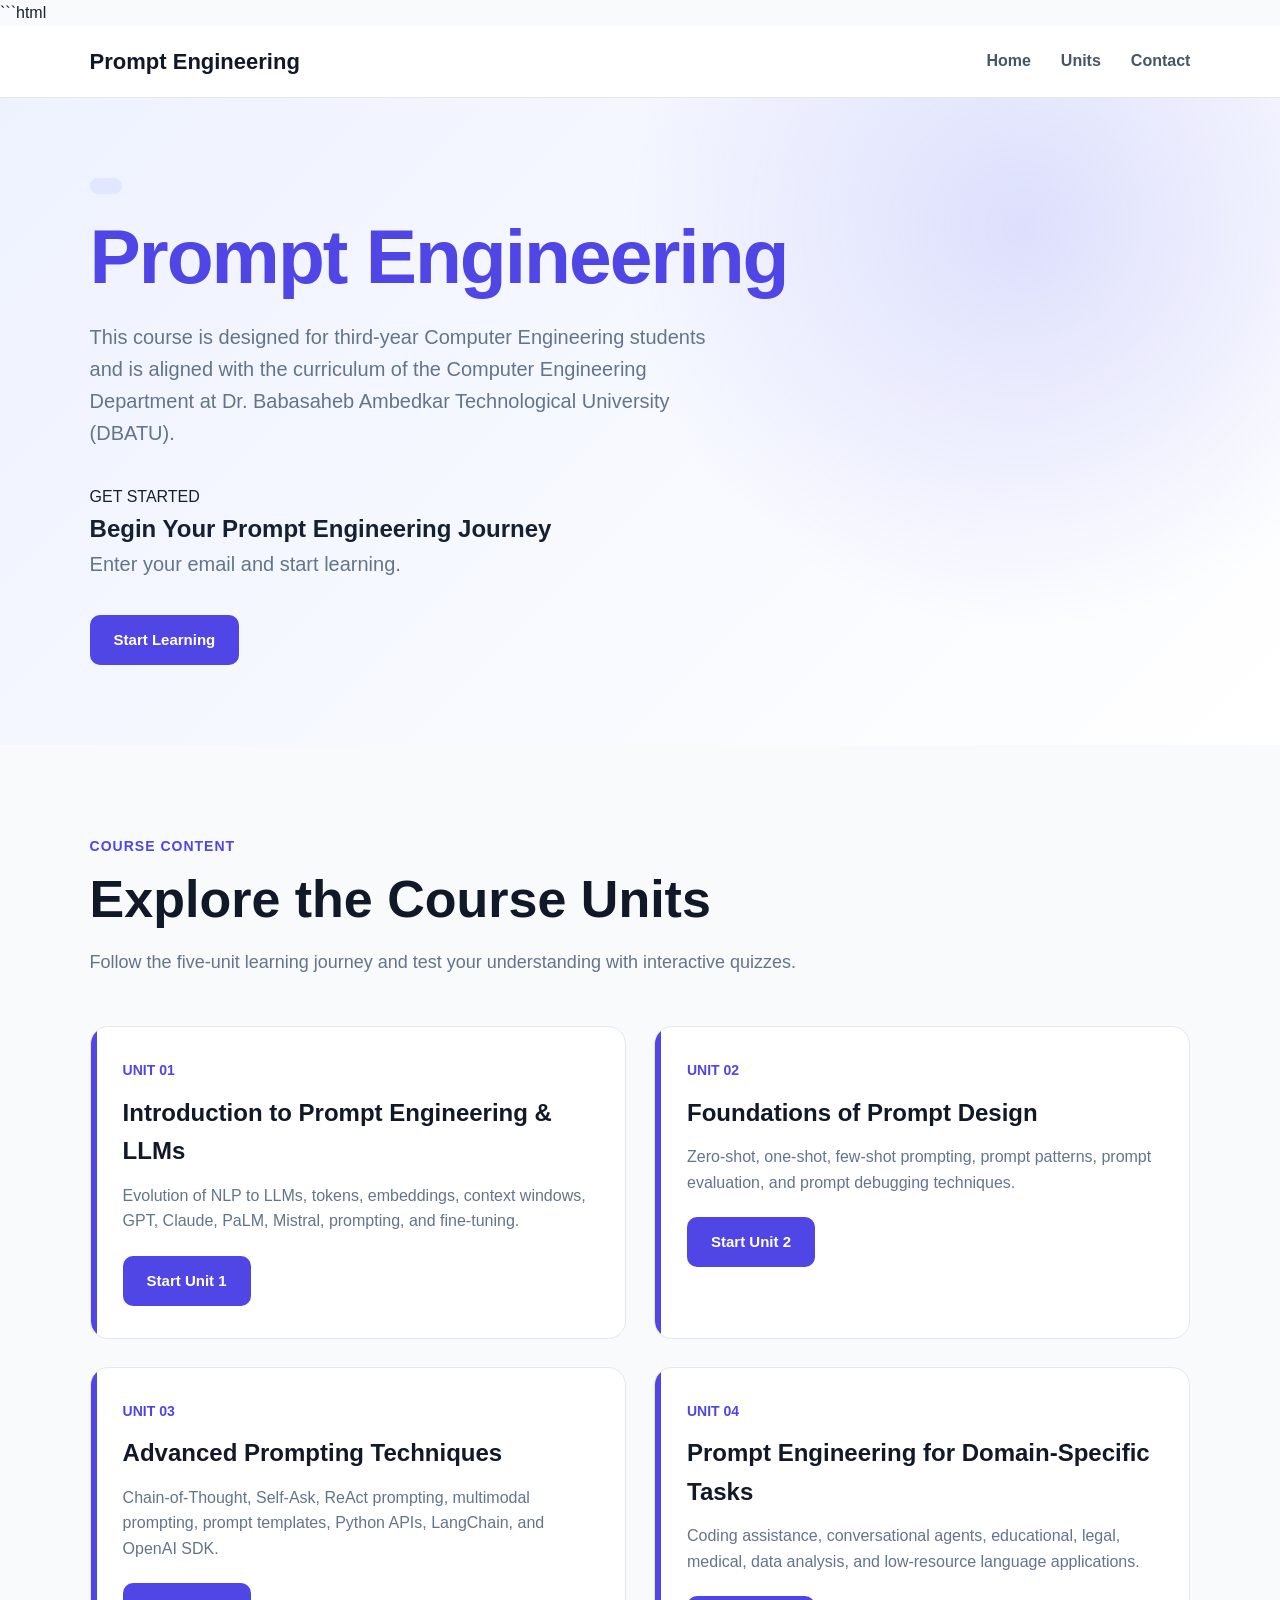
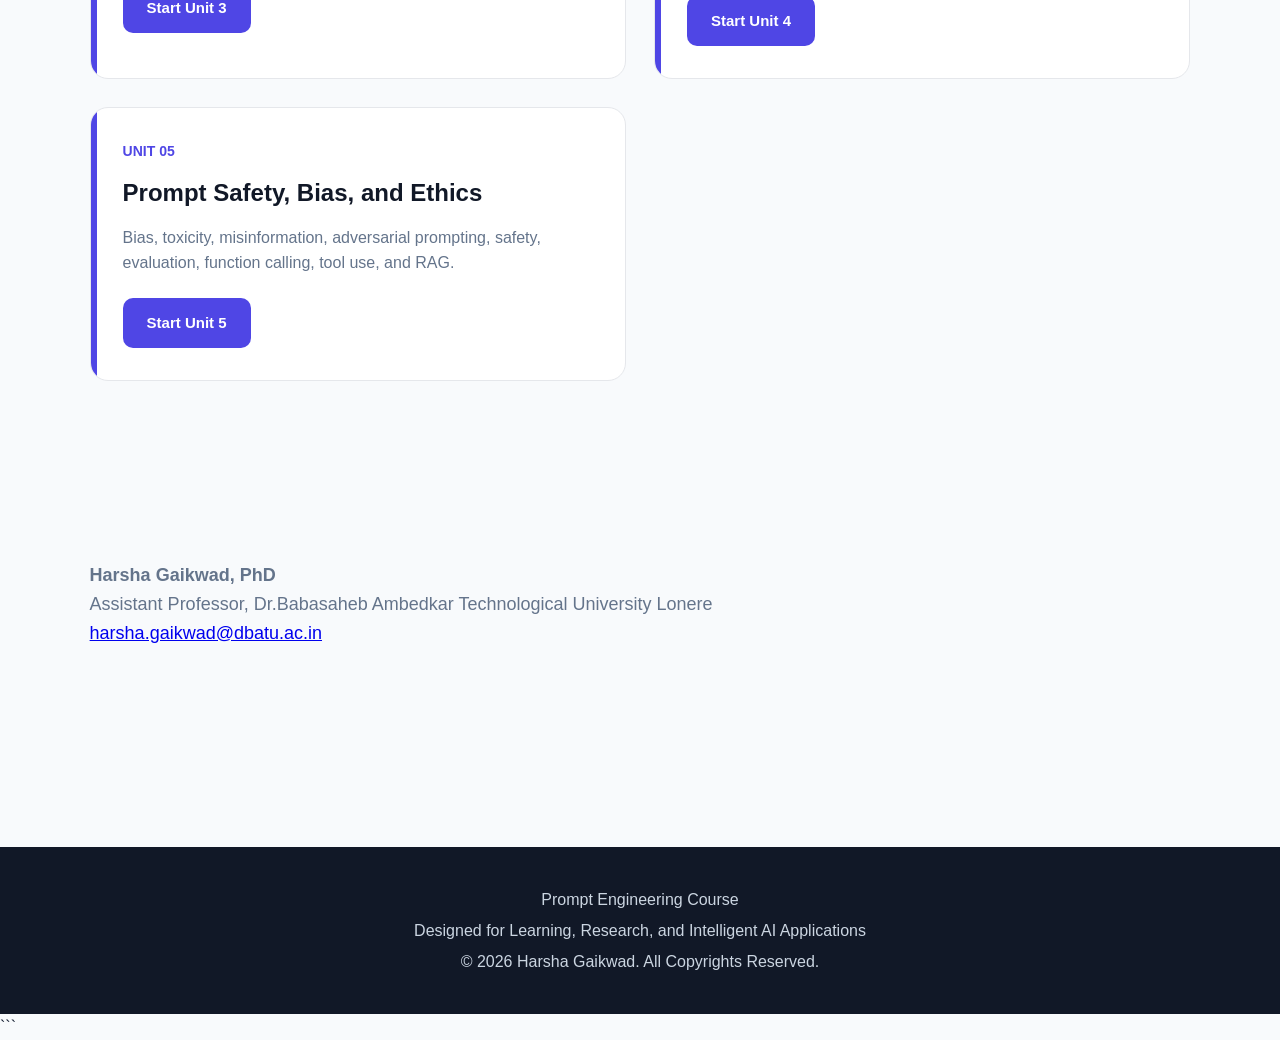
==== index.html @ db84eef6 "Update title for Assistant Professor position" ====
```html
<!DOCTYPE html>
<html lang="en">

<head>

    <meta charset="UTF-8">

    <meta name="viewport"
        content="width=device-width, initial-scale=1.0">

    <title>
        Prompt Engineering 
    </title>

    <link rel="stylesheet"
        href="style.css">

</head>


<body>


    <nav class="navbar">


        <div class="logo">

            Prompt Engineering

        </div>


        <div class="nav-links">


            <a href="#home">

                Home

            </a>


            <a href="#units">

                Units

            </a>


            <a href="#contact">

                Contact

            </a>


        </div>


    </nav>



    <section
        class="hero"
        id="home">


        <div
            class="hero-content">


            <span
                class="hero-tag">

            

            </span>


            <h1>

              

                <span>

                    Prompt Engineering

                </span>

            </h1>


            <p>

                This course is designed for third-year Computer Engineering students and is aligned with the curriculum of the Computer Engineering Department at Dr. Babasaheb Ambedkar Technological University (DBATU).

            </p>


            <div
                class="hero-start">


                <span>

                    GET STARTED

                </span>


                <h2>

                    Begin Your Prompt Engineering Journey

                </h2>


                <p>

                    Enter your email and start learning.

                </p>


                <a
                    href="#"
                    class="primary-button"
                    onclick="startCourse('units/unit1.html'); return false;">

                    Start Learning

                </a>


            </div>


        </div>


    </section>



    <section
        class="section"
        id="units">


        <div
            class="section-heading">


            <span>

                COURSE CONTENT

            </span>


            <h2>

                Explore the Course Units

            </h2>


            <p>

                Follow the five-unit learning journey
                and test your understanding with
                interactive quizzes.

            </p>


        </div>



        <div
            class="units-grid">


            <div
                class="unit-card">


                <div
                    class="unit-number">

                    UNIT 01

                </div>


                <h3>

                    Introduction to Prompt Engineering & LLMs

                </h3>


                <p>

                    Evolution of NLP to LLMs, tokens,
                    embeddings, context windows,
                    GPT, Claude, PaLM, Mistral,
                    prompting, and fine-tuning.

                </p>


                <a
                    href="#"
                    class="unit-button"
                    onclick="startCourse('units/unit1.html'); return false;">

                    Start Unit 1

                </a>


            </div>



            <div
                class="unit-card">


                <div
                    class="unit-number">

                    UNIT 02

                </div>


                <h3>

                    Foundations of Prompt Design

                </h3>


                <p>

                    Zero-shot, one-shot, few-shot prompting,
                    prompt patterns, prompt evaluation,
                    and prompt debugging techniques.

                </p>


                <a
                    href="#"
                    class="unit-button"
                    onclick="startCourse('units/unit2.html'); return false;">

                    Start Unit 2

                </a>


            </div>



            <div
                class="unit-card">


                <div
                    class="unit-number">

                    UNIT 03

                </div>


                <h3>

                    Advanced Prompting Techniques

                </h3>


                <p>

                    Chain-of-Thought, Self-Ask,
                    ReAct prompting, multimodal prompting,
                    prompt templates, Python APIs,
                    LangChain, and OpenAI SDK.

                </p>


                <a
                    href="#"
                    class="unit-button"
                    onclick="startCourse('units/unit3.html'); return false;">

                    Start Unit 3

                </a>


            </div>



            <div
                class="unit-card">


                <div
                    class="unit-number">

                    UNIT 04

                </div>


                <h3>

                    Prompt Engineering for Domain-Specific Tasks

                </h3>


                <p>

                    Coding assistance, conversational agents,
                    educational, legal, medical, data analysis,
                    and low-resource language applications.

                </p>


                <a
                    href="#"
                    class="unit-button"
                    onclick="startCourse('units/unit4.html'); return false;">

                    Start Unit 4

                </a>


            </div>



            <div
                class="unit-card">


                <div
                    class="unit-number">

                    UNIT 05

                </div>


                <h3>

                    Prompt Safety, Bias, and Ethics

                </h3>


                <p>

                    Bias, toxicity, misinformation,
                    adversarial prompting, safety,
                    evaluation, function calling,
                    tool use, and RAG.

                </p>


                <a
                    href="#"
                    class="unit-button"
                    onclick="startCourse('units/unit5.html'); return false;">

                    Start Unit 5

                </a>


            </div>


        </div>


    </section>



    <section
        class="section"
        id="contact">


        <div
            class="section-heading">


            <p>

                <strong>

                    Harsha Gaikwad, PhD

                </strong>

                <br>

                Assistant Professor, Dr.Babasaheb Ambedkar Technological University Lonere

                <br>

                <a href="mailto:harsha.gaikwad@dbatu.ac.in">

                    harsha.gaikwad@dbatu.ac.in

                </a>

            </p>


        </div>


    </section>



    <footer>


        <p>

            Prompt Engineering Course

        </p>


        <p>

            Designed for Learning,
            Research, and Intelligent AI Applications

        </p>


        <p>

            © 2026 Harsha Gaikwad. All Copyrights Reserved.

        </p>


    </footer>



    <!-- REGISTRATION MODAL -->

    <div
        id="registrationModal"
        class="registration-modal">


        <div
            class="registration-box">


            <button
                class="close-modal"
                onclick="closeRegistration()">

                ×

            </button>


            <h2>

                Start Your Course

            </h2>


            <p>

                Enter your email address before
                starting the course.

            </p>


            <form
                id="registrationForm">


                <input
                    type="email"
                    id="studentEmail"
                    placeholder="Enter your email address"
                    required>


                <button
                    type="submit"
                    class="primary-button">

                    Start Learning

                </button>


            </form>


            <p
                id="registrationMessage">

            </p>


        </div>


    </div>



    <script
        src="script.js">

    </script>


</body>

</html>
```
---- style.css ----
/* =========================================
   GLOBAL RESET
========================================= */

* {
    margin: 0;
    padding: 0;
    box-sizing: border-box;
}

html {
    scroll-behavior: smooth;
}

body {
    font-family:
        Inter,
        Arial,
        Helvetica,
        sans-serif;

    background: #f8fafc;
    color: #172033;
    line-height: 1.6;
}


/* =========================================
   NAVIGATION BAR
========================================= */

.navbar {
    position: sticky;
    top: 0;
    z-index: 1000;

    display: flex;
    justify-content: space-between;
    align-items: center;

    padding: 18px 7%;

    background: rgba(255, 255, 255, 0.95);

    backdrop-filter: blur(12px);

    border-bottom: 1px solid #e5e7eb;
}

.logo {
    font-size: 22px;
    font-weight: 800;
    color: #111827;
}

.nav-links {
    display: flex;
    gap: 30px;
}

.nav-links a {
    text-decoration: none;
    color: #475569;
    font-weight: 600;
    transition: 0.3s;
}

.nav-links a:hover {
    color: #4f46e5;
}


/* =========================================
   HERO SECTION
========================================= */

.hero {
    min-height: 600px;

    display: flex;
    align-items: center;

    padding: 80px 7%;

    background:
        radial-gradient(
            circle at 80% 20%,
            rgba(99, 102, 241, 0.18),
            transparent 35%
        ),

        linear-gradient(
            135deg,
            #eef2ff,
            #ffffff
        );
}

.hero-content {
    max-width: 720px;
}

.hero-tag {
    display: inline-block;

    padding: 8px 16px;

    border-radius: 50px;

    background: #e0e7ff;
    color: #4338ca;

    font-size: 14px;
    font-weight: 700;

    margin-bottom: 22px;
}

.hero h1 {
    font-size: clamp(42px, 6vw, 78px);

    line-height: 1.05;

    letter-spacing: -2px;

    color: #111827;

    margin-bottom: 25px;
}

.hero h1 span {
    color: #4f46e5;
}

.hero p {
    font-size: 20px;

    color: #64748b;

    max-width: 650px;

    margin-bottom: 35px;
}


/* =========================================
   BUTTONS
========================================= */

.primary-button,
.unit-button {
    display: inline-block;

    padding: 13px 24px;

    border-radius: 10px;

    border: none;

    text-decoration: none;

    cursor: pointer;

    font-size: 15px;

    font-weight: 700;

    color: white;

    background: #4f46e5;

    transition: 0.3s;
}

.primary-button:hover,
.unit-button:hover {
    background: #3730a3;

    transform: translateY(-2px);
}

.secondary-button {
    display: inline-block;

    padding: 13px 24px;

    margin-left: 10px;

    border-radius: 10px;

    text-decoration: none;

    font-weight: 700;

    color: #4f46e5;

    border: 2px solid #4f46e5;

    transition: 0.3s;
}

.secondary-button:hover {
    background: #eef2ff;
}


/* =========================================
   GENERAL SECTION
========================================= */

.section {
    padding: 90px 7%;

    max-width: 1400px;

    margin: auto;
}

.section-heading {
    max-width: 800px;

    margin-bottom: 50px;
}

.section-heading span {
    color: #4f46e5;

    font-size: 14px;

    font-weight: 800;

    letter-spacing: 1px;
}

.section-heading h2 {
    font-size: clamp(32px, 5vw, 52px);

    line-height: 1.15;

    margin: 12px 0 18px;

    color: #111827;
}

.section-heading p {
    font-size: 18px;

    color: #64748b;
}


/* =========================================
   STATS
========================================= */

.stats {
    display: grid;

    grid-template-columns: repeat(4, 1fr);

    gap: 20px;

    padding: 0 7% 80px;
}

.stat-card {
    padding: 30px;

    background: white;

    border: 1px solid #e5e7eb;

    border-radius: 16px;

    text-align: center;

    box-shadow:
        0 10px 30px
        rgba(15, 23, 42, 0.05);

    transition: 0.3s;
}

.stat-card:hover {
    transform: translateY(-5px);

    box-shadow:
        0 15px 35px
        rgba(15, 23, 42, 0.1);
}

.stat-card h2 {
    font-size: 38px;

    color: #4f46e5;
}

.stat-card p {
    color: #64748b;
}


/* =========================================
   UNIT CARDS
========================================= */

.units-grid {
    display: grid;

    grid-template-columns: repeat(2, 1fr);

    gap: 28px;
}

.unit-card {
    position: relative;

    padding: 32px;

    background: white;

    border: 1px solid #e5e7eb;

    border-radius: 18px;

    transition: 0.3s;

    overflow: hidden;
}

.unit-card::before {
    content: "";

    position: absolute;

    left: 0;
    top: 0;

    width: 6px;
    height: 100%;

    background: #4f46e5;
}

.unit-card:hover {
    transform: translateY(-8px);

    box-shadow:
        0 20px 45px
        rgba(15, 23, 42, 0.12);
}

.unit-number {
    font-size: 14px;

    font-weight: 800;

    color: #4f46e5;
}

.unit-card h3 {
    font-size: 24px;

    margin: 12px 0;

    color: #111827;
}

.unit-card p {
    color: #64748b;

    margin-bottom: 22px;
}


/* =========================================
   LESSON CARDS
========================================= */

.lesson-container {
    display: grid;

    gap: 28px;
}

.lesson-card {
    padding: 32px;

    background: white;

    border: 1px solid #e5e7eb;

    border-radius: 18px;

    box-shadow:
        0 10px 30px
        rgba(15, 23, 42, 0.04);
}

.lesson-card h2 {
    font-size: 28px;

    margin-bottom: 20px;

    color: #111827;
}

.lesson-card h3 {
    margin-top: 25px;

    margin-bottom: 8px;

    color: #4338ca;
}

.lesson-card p {
    color: #475569;
}

.lesson-card ul {
    padding-left: 25px;
}

.lesson-card li {
    margin: 10px 0;

    color: #475569;
}


/* =========================================
   REGISTRATION MODAL
========================================= */

.registration-modal {
    display: none;

    position: fixed;

    z-index: 2000;

    left: 0;
    top: 0;

    width: 100%;
    height: 100%;

    background:
        rgba(15, 23, 42, 0.65);

    align-items: center;
    justify-content: center;

    padding: 20px;
}

.registration-box {
    position: relative;

    width: 100%;

    max-width: 460px;

    padding: 40px;

    background: white;

    border-radius: 20px;

    box-shadow:
        0 25px 70px
        rgba(0, 0, 0, 0.25);

    text-align: center;

    animation:
        modalAppear
        0.3s
        ease;
}

@keyframes modalAppear {
    from {
        opacity: 0;
        transform: translateY(-20px) scale(0.95);
    }

    to {
        opacity: 1;
        transform: translateY(0) scale(1);
    }
}

.registration-box h2 {
    font-size: 30px;

    color: #111827;

    margin-bottom: 12px;
}

.registration-box p {
    color: #64748b;

    margin-bottom: 25px;
}

.registration-box input {
    width: 100%;

    padding: 15px;

    margin-bottom: 18px;

    border: 1px solid #cbd5e1;

    border-radius: 10px;

    font-size: 16px;

    outline: none;
}

.registration-box input:focus {
    border-color: #4f46e5;

    box-shadow:
        0 0 0 3px
        rgba(79, 70, 229, 0.15);
}

.registration-box .primary-button {
    width: 100%;
}

.close-modal {
    position: absolute;

    top: 15px;
    right: 18px;

    border: none;

    background: transparent;

    font-size: 30px;

    color: #64748b;

    cursor: pointer;
}

.close-modal:hover {
    color: #111827;
}

#registrationMessage {
    margin-top: 15px;

    font-size: 14px;
}


/* =========================================
   PROGRESS SECTION
========================================= */

.progress-container {
    width: 100%;

    height: 12px;

    background: #e2e8f0;

    border-radius: 20px;

    overflow: hidden;

    margin: 20px 0;
}

.progress-bar {
    height: 100%;

    width: 0%;

    background: #4f46e5;

    border-radius: 20px;

    transition: width 0.5s ease;
}

.progress-text {
    font-weight: 700;

    color: #4f46e5;
}


/* =========================================
   QUIZ STYLES
========================================= */

.quiz-container {
    max-width: 900px;

    margin: auto;
}

.quiz-question {
    padding: 25px;

    margin-bottom: 25px;

    background: white;

    border-radius: 15px;

    border: 1px solid #e5e7eb;

    box-shadow:
        0 8px 25px
        rgba(15, 23, 42, 0.05);
}

.quiz-question h3 {
    margin-bottom: 15px;

    color: #111827;
}

.quiz-option {
    display: block;

    padding: 12px 15px;

    margin: 8px 0;

    border: 1px solid #cbd5e1;

    border-radius: 8px;

    cursor: pointer;

    transition: 0.3s;
}

.quiz-option:hover {
    background: #eef2ff;

    border-color: #4f46e5;
}

.quiz-option input {
    margin-right: 10px;
}

.quiz-result {
    padding: 20px;

    margin-top: 25px;

    border-radius: 12px;

    background: #eef2ff;

    color: #3730a3;

    font-weight: 700;

    text-align: center;
}


/* =========================================
   MATERIAL BUTTONS
========================================= */

.material-button {
    display: inline-block;

    padding: 13px 22px;

    background: #0f766e;

    color: white;

    border-radius: 10px;

    text-decoration: none;

    font-weight: 700;

    transition: 0.3s;
}

.material-button:hover {
    background: #115e59;

    transform: translateY(-2px);
}


/* =========================================
   FOOTER
========================================= */

footer {
    padding: 35px;

    text-align: center;

    background: #111827;

    color: #cbd5e1;

    margin-top: 60px;
}

footer p {
    margin: 5px 0;
}


/* =========================================
   RESPONSIVE DESIGN
========================================= */

@media (max-width: 900px) {

    .stats {
        grid-template-columns:
            repeat(2, 1fr);
    }

    .units-grid {
        grid-template-columns:
            1fr;
    }
}


@media (max-width: 600px) {

    .navbar {
        padding: 16px 5%;
    }

    .logo {
        font-size: 18px;
    }

    .nav-links {
        gap: 12px;
    }

    .nav-links a {
        font-size: 14px;
    }

    .hero {
        padding: 70px 5%;
    }

    .section {
        padding: 60px 5%;
    }

    .stats {
        grid-template-columns: 1fr;

        padding:
            0 5% 60px;
    }

    .hero h1 {
        font-size: 44px;
    }

    .hero p {
        font-size: 17px;
    }

    .secondary-button {
        margin-left: 0;

        margin-top: 12px;
    }

    .registration-box {
        padding: 30px 22px;
    }

    .lesson-card {
        padding: 24px;
    }
}
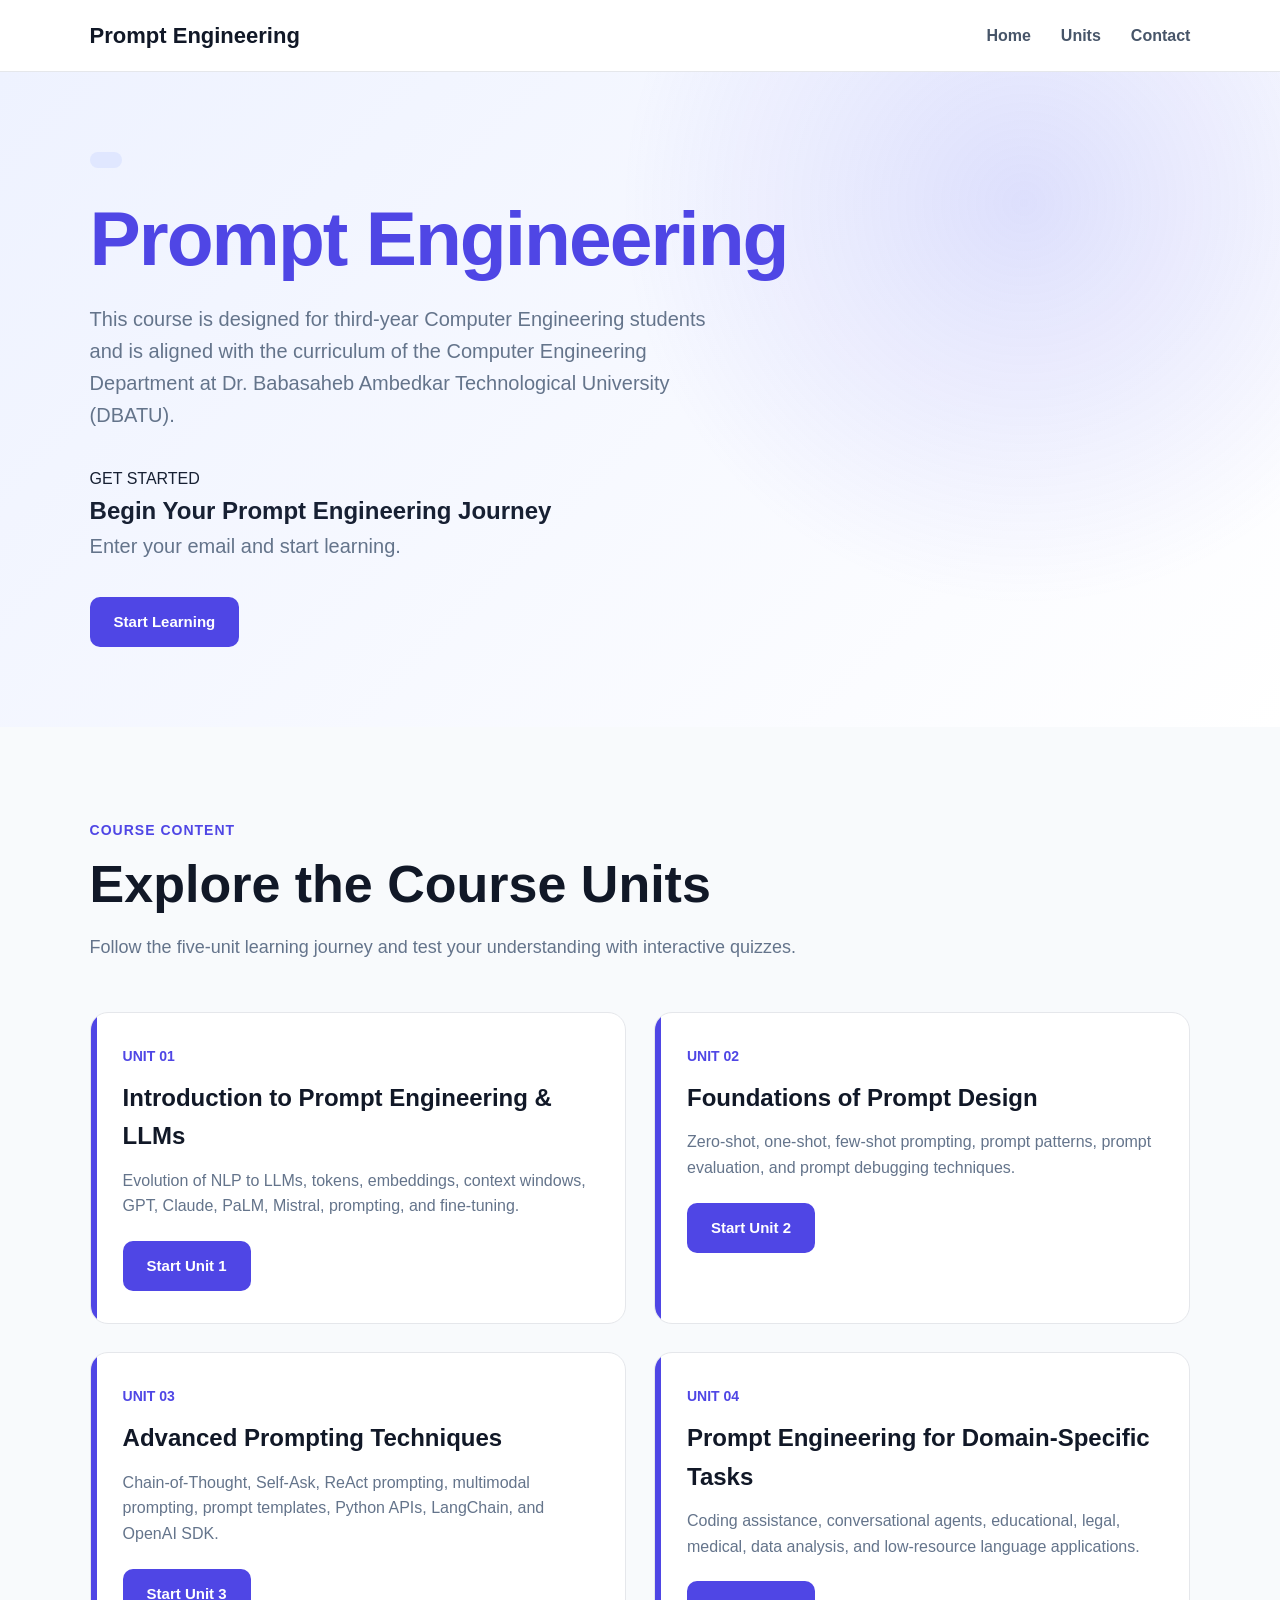
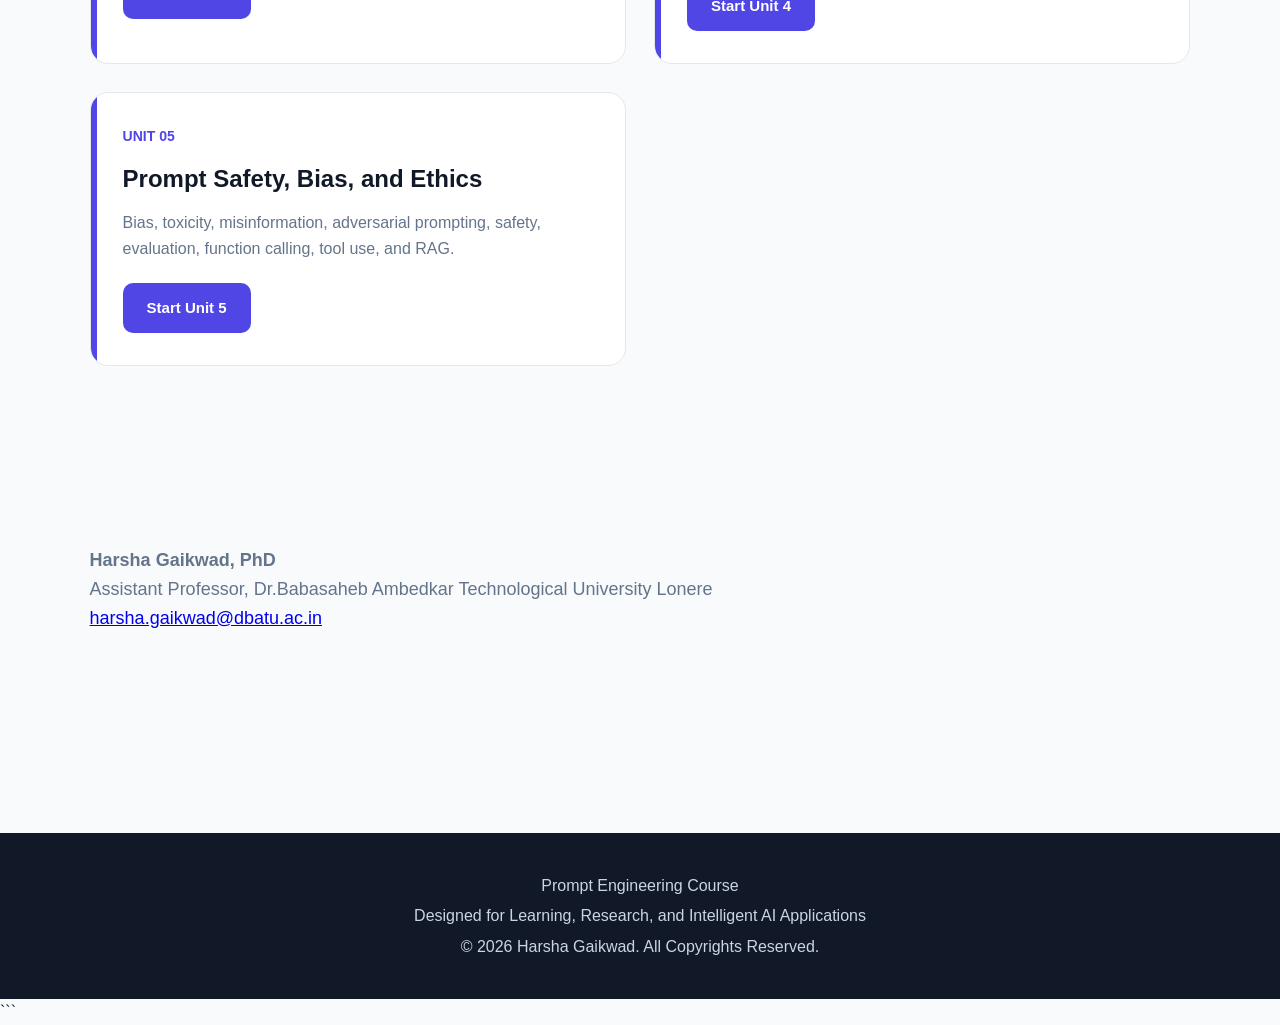
==== commit 36b8e1a3: "Update index.html" ====
--- a/index.html
+++ b/index.html
@@ -1,4 +1,4 @@
-```html
+
 <!DOCTYPE html>
 <html lang="en">
 
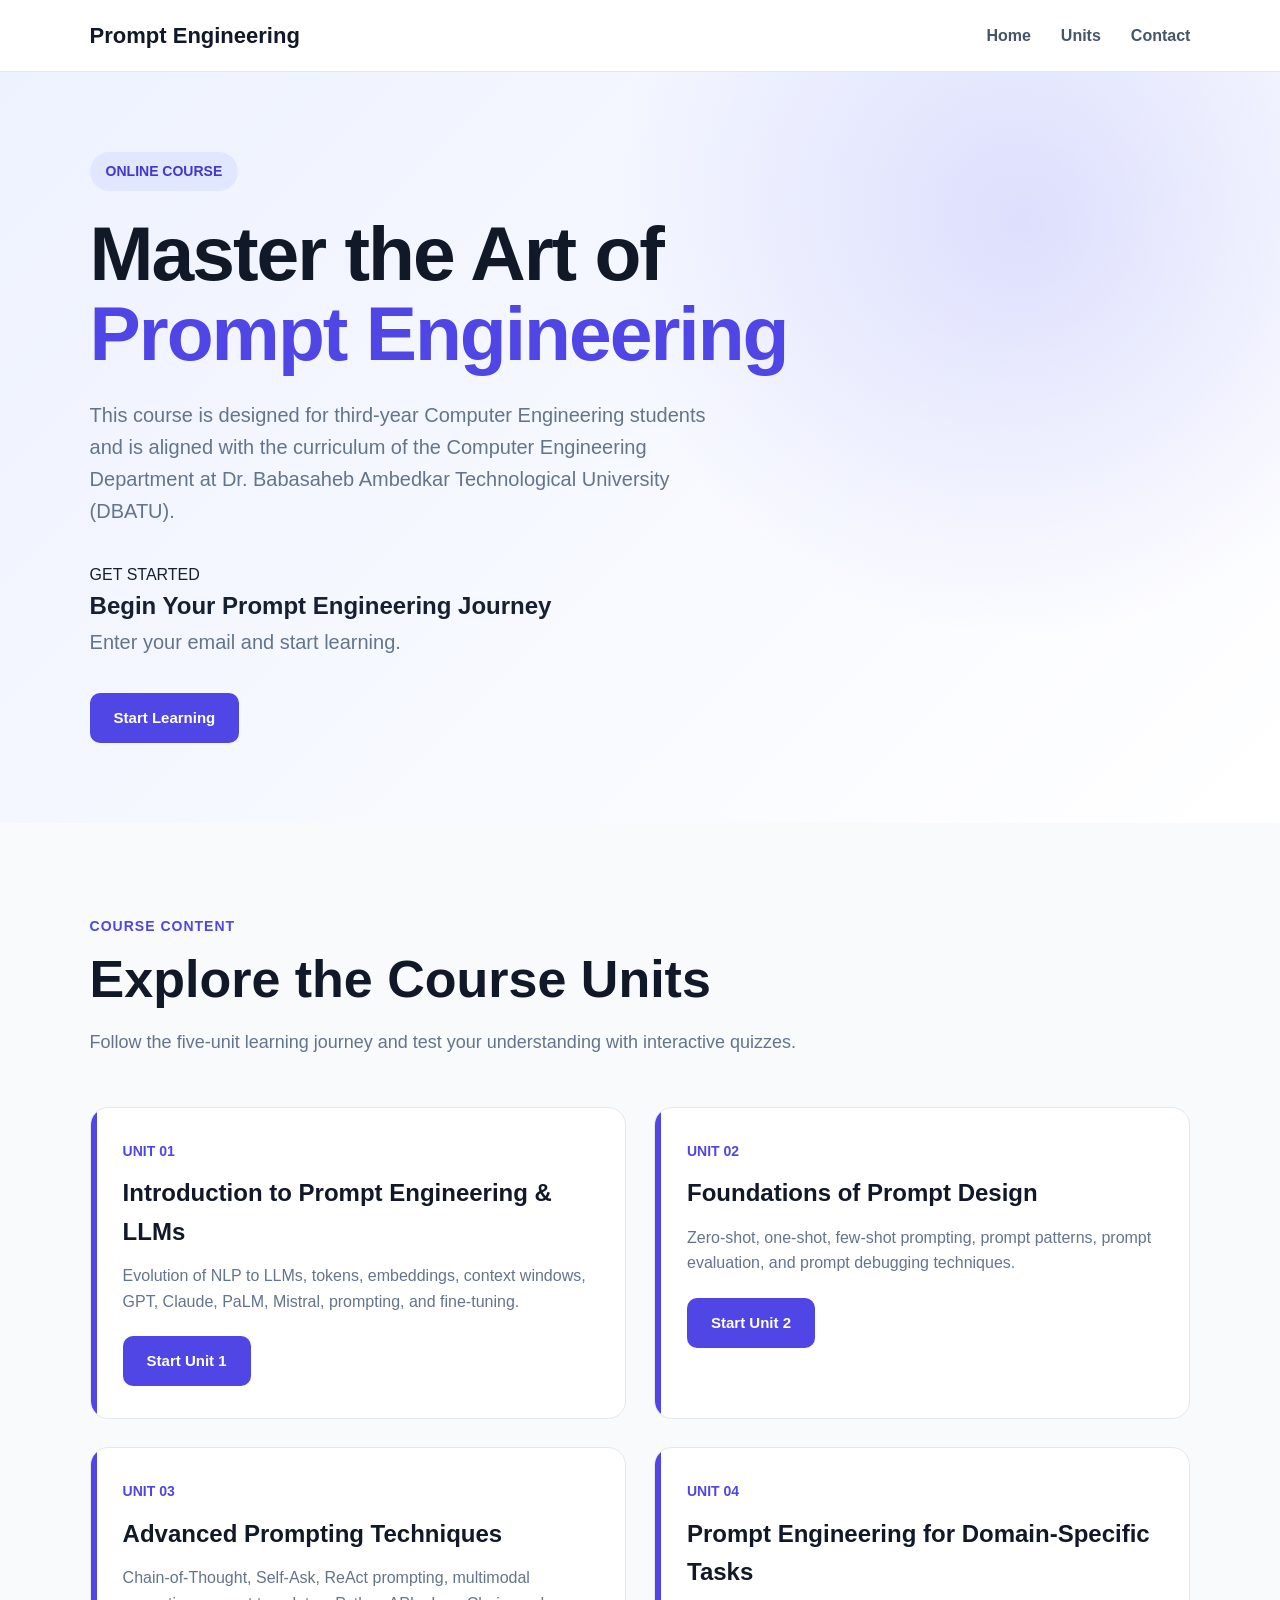
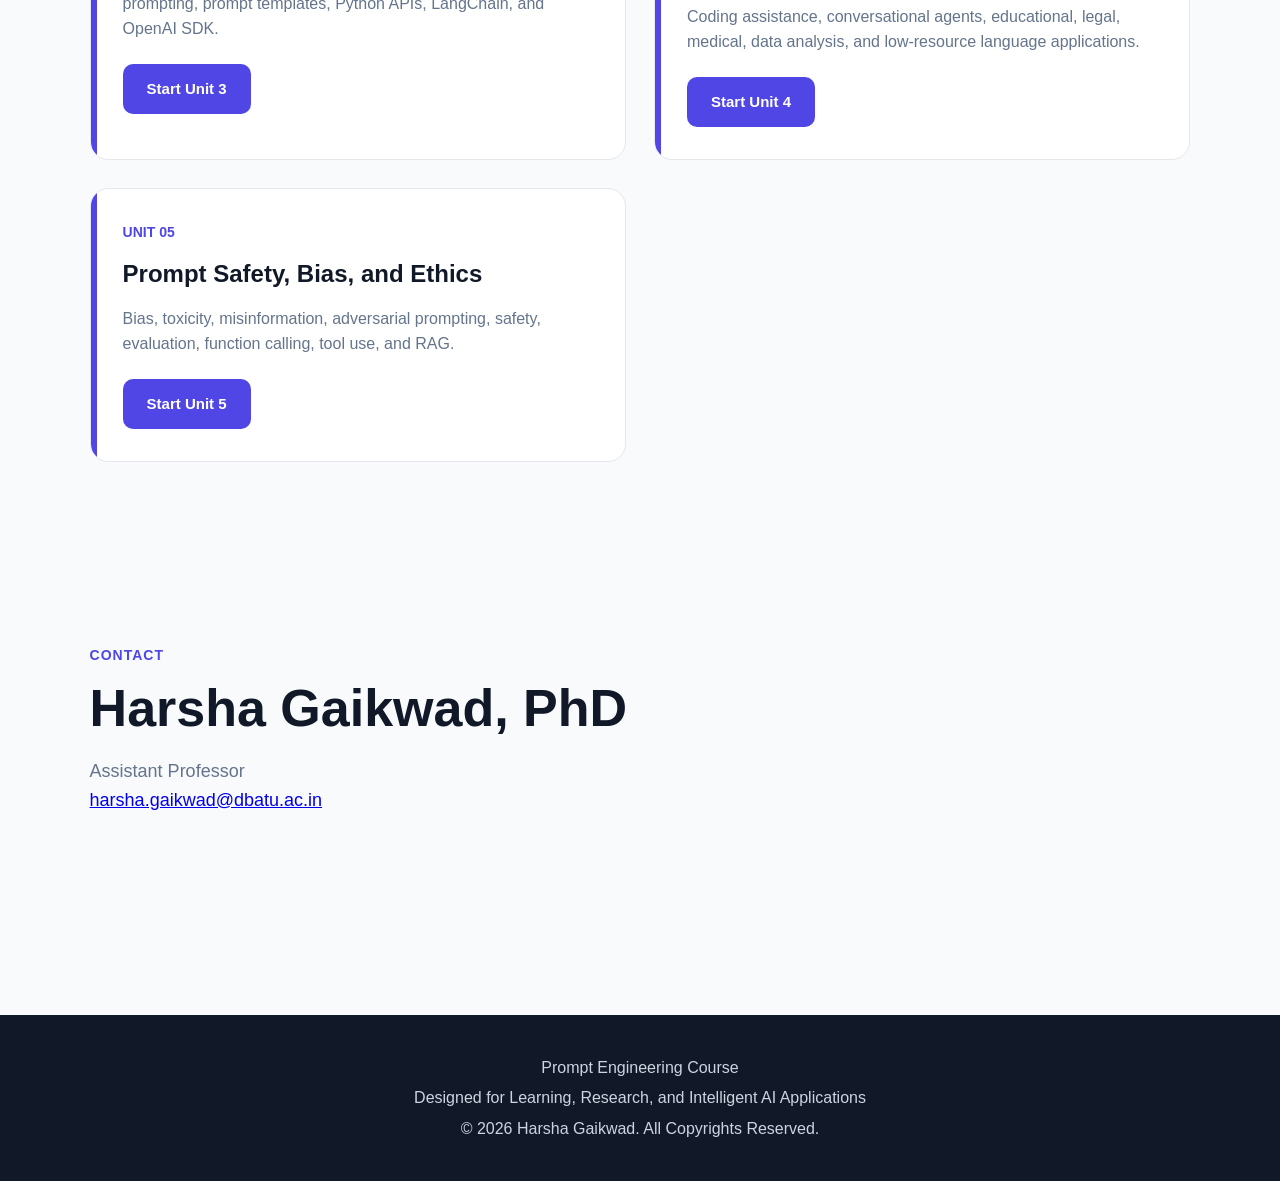
==== commit a9890761: "Update title and contact information in index.html" ====
--- a/index.html
+++ b/index.html
@@ -1,4 +1,3 @@
-
 <!DOCTYPE html>
 <html lang="en">
 
@@ -10,7 +9,7 @@
         content="width=device-width, initial-scale=1.0">
 
     <title>
-        Prompt Engineering 
+        Prompt Engineering | Online Course
     </title>
 
     <link rel="stylesheet"
@@ -75,14 +74,14 @@
             <span
                 class="hero-tag">
 
-            
+                ONLINE COURSE
 
             </span>
 
 
             <h1>
 
-              
+                Master the Art of
 
                 <span>
 
@@ -413,21 +412,28 @@
             class="section-heading">
 
 
+            <span>
+
+                CONTACT
+
+            </span>
+
+
+            <h2>
+
+                Harsha Gaikwad, PhD
+
+            </h2>
+
+
             <p>
 
-                <strong>
-
-                    Harsha Gaikwad, PhD
-
-                </strong>
+                Assistant Professor
 
                 <br>
 
-                Assistant Professor, Dr.Babasaheb Ambedkar Technological University Lonere
-
-                <br>
-
-                <a href="mailto:harsha.gaikwad@dbatu.ac.in">
+                <a
+                    href="mailto:harsha.gaikwad@dbatu.ac.in">
 
                     harsha.gaikwad@dbatu.ac.in
 
@@ -552,4 +558,3 @@
 </body>
 
 </html>
-```
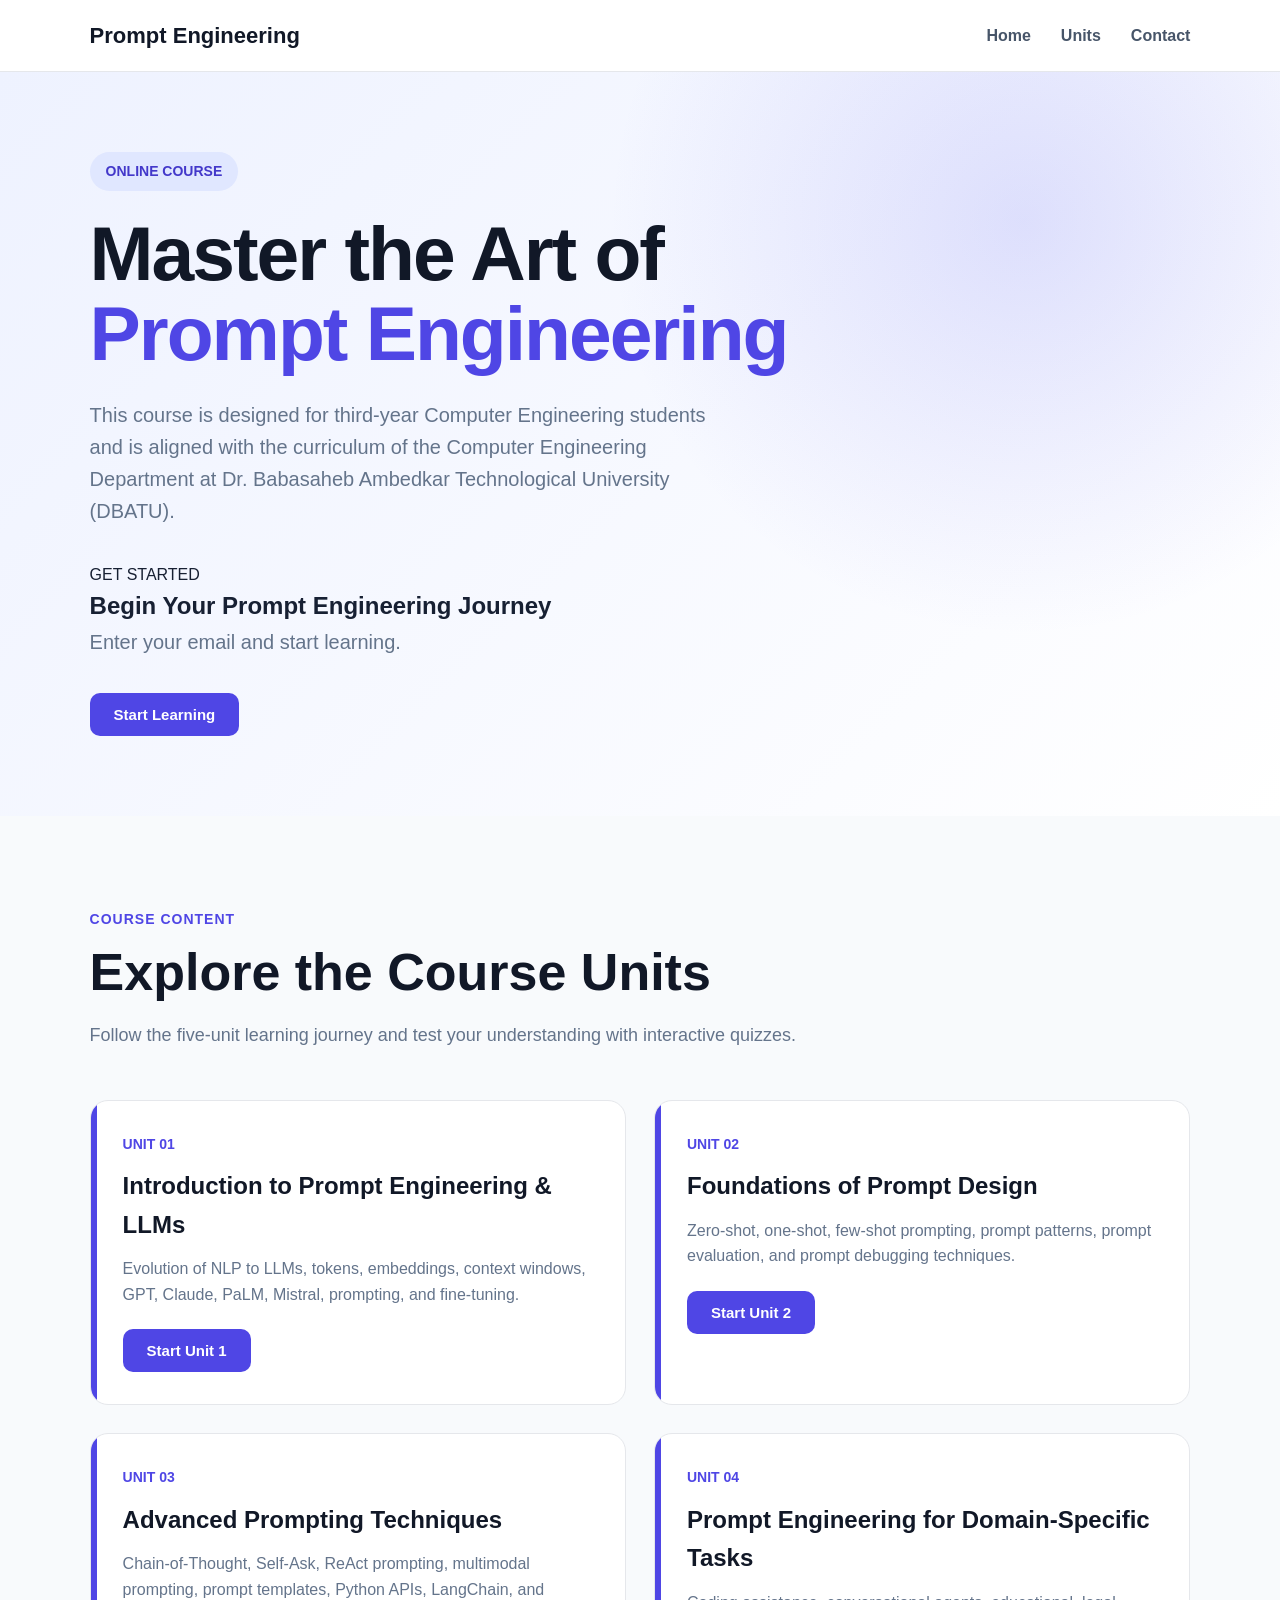
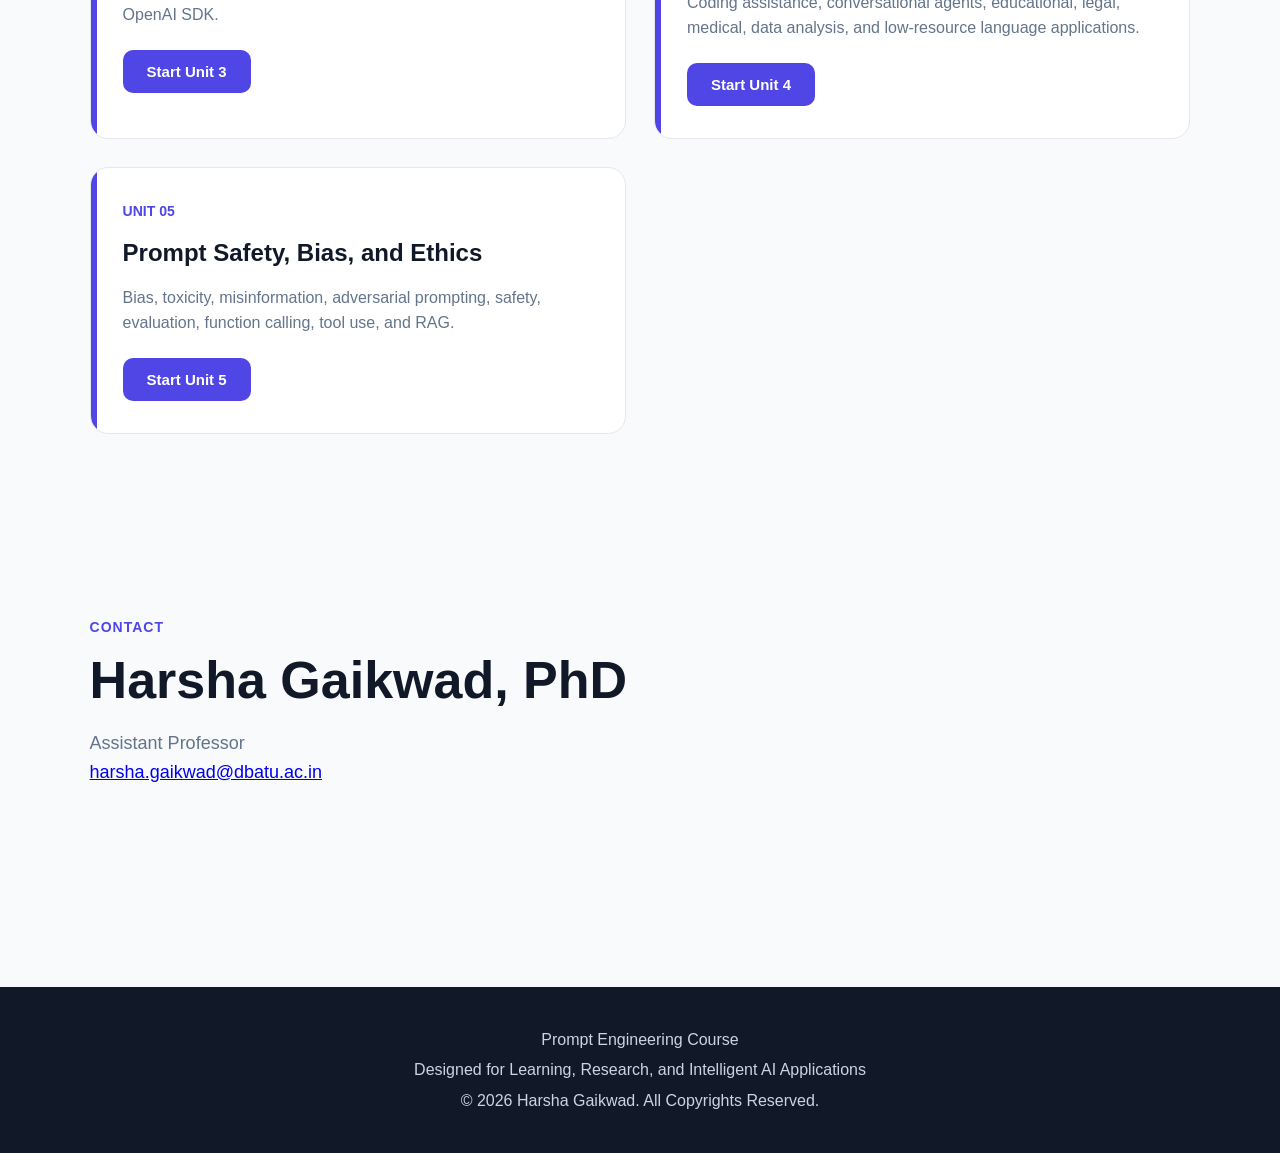
==== commit feb328b7: "Update index.html" ====
--- a/index.html
+++ b/index.html
@@ -15,6 +15,11 @@
     <link rel="stylesheet"
         href="style.css">
 
+    <script
+        src="script.js"
+        defer>
+    </script>
+
 </head>
 
 
@@ -124,14 +129,14 @@
                 </p>
 
 
-                <a
-                    href="#"
+                <button
+                    type="button"
                     class="primary-button"
-                    onclick="startCourse('units/unit1.html'); return false;">
+                    onclick="startCourse('units/unit1.html')">
 
                     Start Learning
 
-                </a>
+                </button>
 
 
             </div>
@@ -213,14 +218,14 @@
                 </p>
 
 
-                <a
-                    href="#"
+                <button
+                    type="button"
                     class="unit-button"
-                    onclick="startCourse('units/unit1.html'); return false;">
+                    onclick="startCourse('units/unit1.html')">
 
                     Start Unit 1
 
-                </a>
+                </button>
 
 
             </div>
@@ -255,14 +260,14 @@
                 </p>
 
 
-                <a
-                    href="#"
+                <button
+                    type="button"
                     class="unit-button"
-                    onclick="startCourse('units/unit2.html'); return false;">
+                    onclick="startCourse('units/unit2.html')">
 
                     Start Unit 2
 
-                </a>
+                </button>
 
 
             </div>
@@ -298,14 +303,14 @@
                 </p>
 
 
-                <a
-                    href="#"
+                <button
+                    type="button"
                     class="unit-button"
-                    onclick="startCourse('units/unit3.html'); return false;">
+                    onclick="startCourse('units/unit3.html')">
 
                     Start Unit 3
 
-                </a>
+                </button>
 
 
             </div>
@@ -340,14 +345,14 @@
                 </p>
 
 
-                <a
-                    href="#"
+                <button
+                    type="button"
                     class="unit-button"
-                    onclick="startCourse('units/unit4.html'); return false;">
+                    onclick="startCourse('units/unit4.html')">
 
                     Start Unit 4
 
-                </a>
+                </button>
 
 
             </div>
@@ -383,14 +388,14 @@
                 </p>
 
 
-                <a
-                    href="#"
+                <button
+                    type="button"
                     class="unit-button"
-                    onclick="startCourse('units/unit5.html'); return false;">
+                    onclick="startCourse('units/unit5.html')">
 
                     Start Unit 5
 
-                </a>
+                </button>
 
 
             </div>
@@ -432,12 +437,14 @@
 
                 <br>
 
+
                 <a
                     href="mailto:harsha.gaikwad@dbatu.ac.in">
 
                     harsha.gaikwad@dbatu.ac.in
 
                 </a>
+
 
             </p>
 
@@ -490,6 +497,7 @@
 
 
             <button
+                type="button"
                 class="close-modal"
                 onclick="closeRegistration()">
 
@@ -548,13 +556,6 @@
     </div>
 
 
-
-    <script
-        src="script.js">
-
-    </script>
-
-
 </body>
 
 </html>
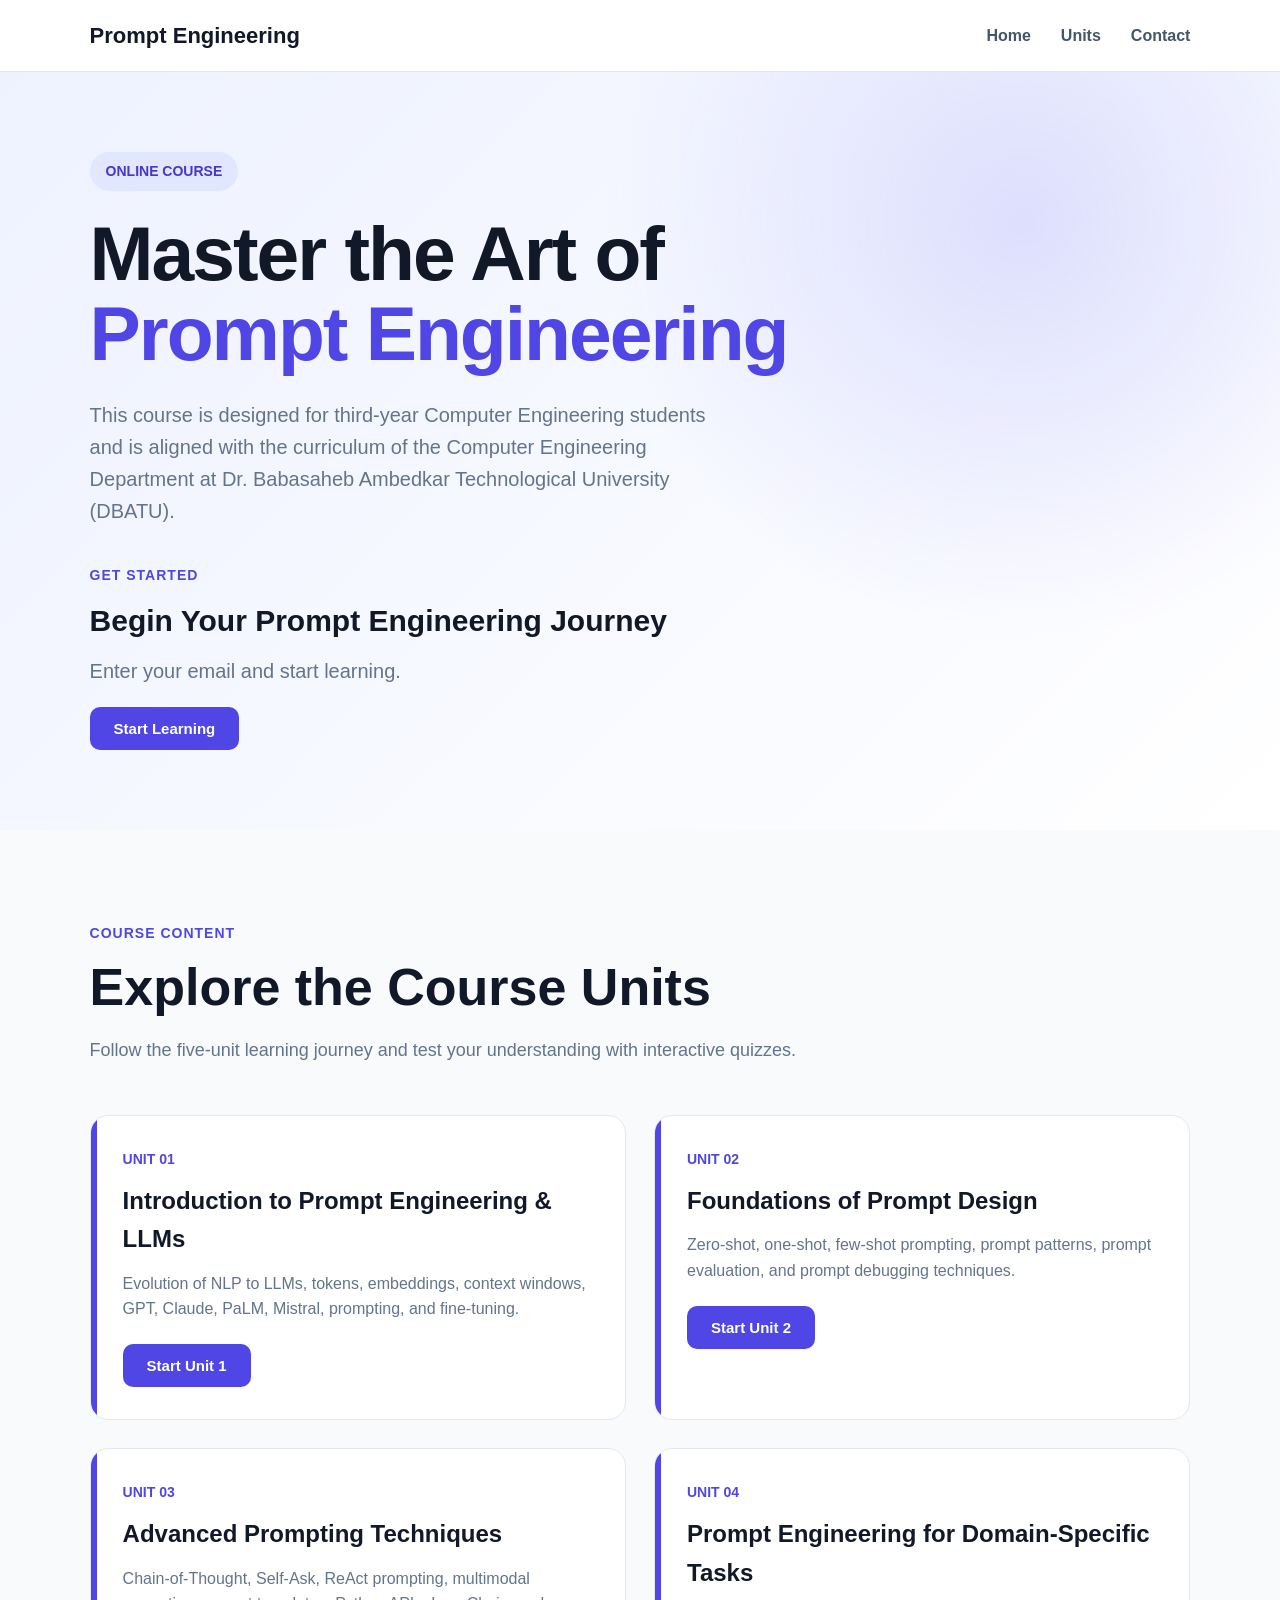
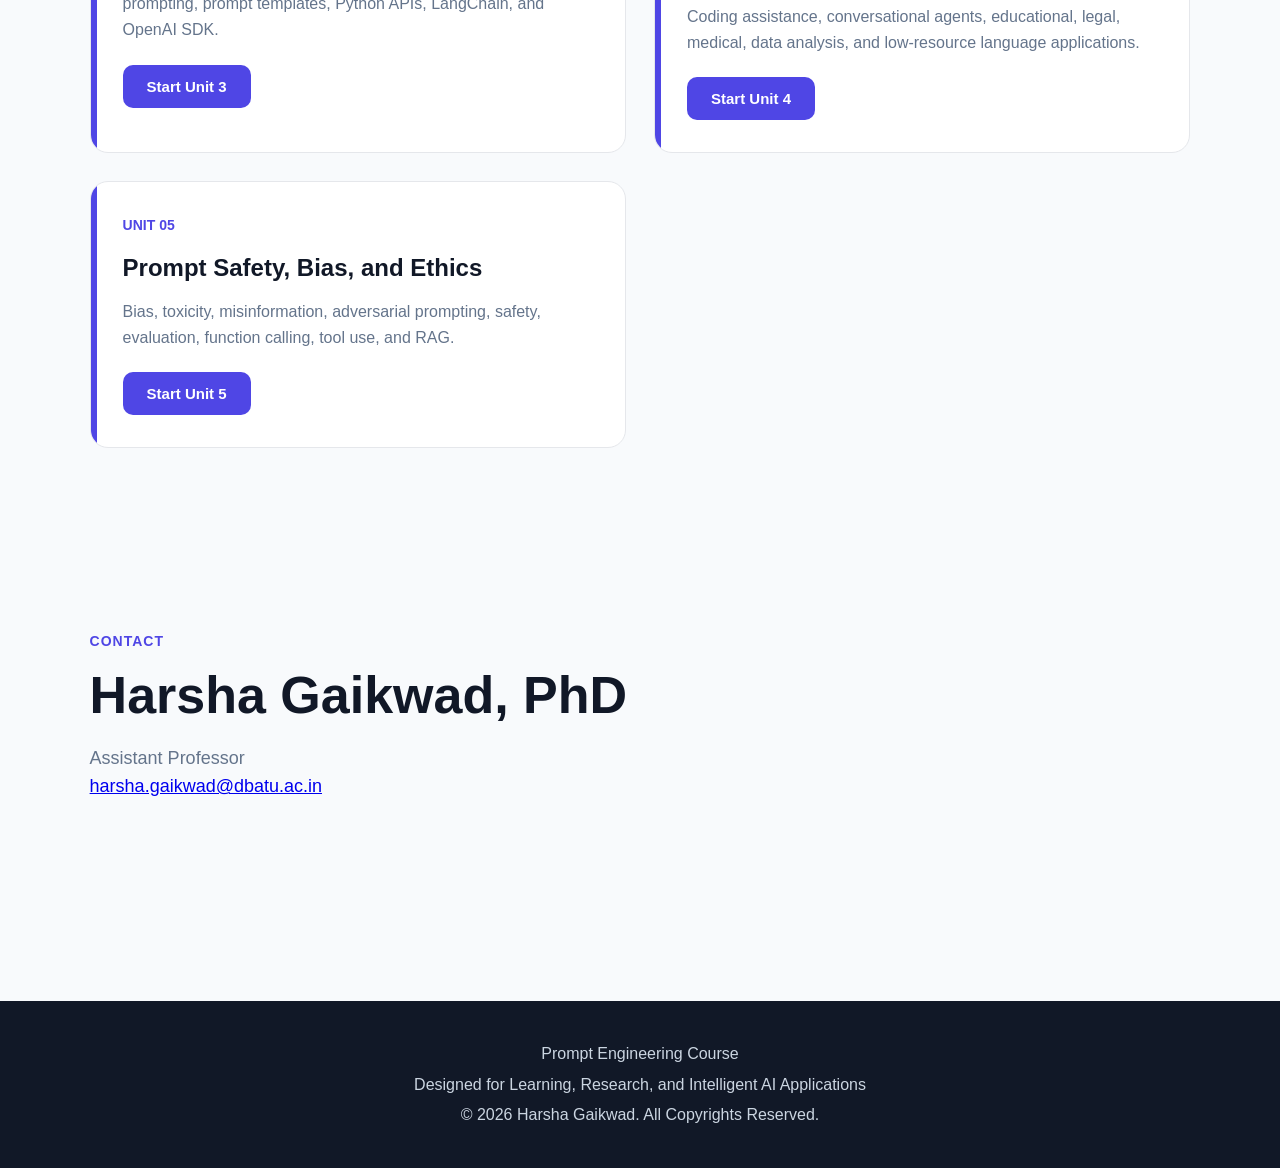
==== commit 5eaec100: "Update index.html" ====
--- a/index.html
+++ b/index.html
@@ -15,11 +15,6 @@
     <link rel="stylesheet"
         href="style.css">
 
-    <script
-        src="script.js"
-        defer>
-    </script>
-
 </head>
 
 
@@ -28,7 +23,6 @@
 
     <nav class="navbar">
 
-
         <div class="logo">
 
             Prompt Engineering
@@ -38,7 +32,6 @@
 
         <div class="nav-links">
 
-
             <a href="#home">
 
                 Home
@@ -59,9 +52,7 @@
 
             </a>
 
-
         </div>
-
 
     </nav>
 
@@ -132,7 +123,7 @@
                 <button
                     type="button"
                     class="primary-button"
-                    onclick="startCourse('units/unit1.html')">
+                    id="startLearningButton">
 
                     Start Learning
 
@@ -221,7 +212,7 @@
                 <button
                     type="button"
                     class="unit-button"
-                    onclick="startCourse('units/unit1.html')">
+                    data-page="units/unit1.html">
 
                     Start Unit 1
 
@@ -263,7 +254,7 @@
                 <button
                     type="button"
                     class="unit-button"
-                    onclick="startCourse('units/unit2.html')">
+                    data-page="units/unit2.html">
 
                     Start Unit 2
 
@@ -306,7 +297,7 @@
                 <button
                     type="button"
                     class="unit-button"
-                    onclick="startCourse('units/unit3.html')">
+                    data-page="units/unit3.html">
 
                     Start Unit 3
 
@@ -348,7 +339,7 @@
                 <button
                     type="button"
                     class="unit-button"
-                    onclick="startCourse('units/unit4.html')">
+                    data-page="units/unit4.html">
 
                     Start Unit 4
 
@@ -391,7 +382,7 @@
                 <button
                     type="button"
                     class="unit-button"
-                    onclick="startCourse('units/unit5.html')">
+                    data-page="units/unit5.html">
 
                     Start Unit 5
 
@@ -437,14 +428,12 @@
 
                 <br>
 
-
                 <a
                     href="mailto:harsha.gaikwad@dbatu.ac.in">
 
                     harsha.gaikwad@dbatu.ac.in
 
                 </a>
-
 
             </p>
 
@@ -499,7 +488,7 @@
             <button
                 type="button"
                 class="close-modal"
-                onclick="closeRegistration()">
+                id="closeModalButton">
 
                 ×
 
@@ -556,6 +545,272 @@
     </div>
 
 
+
+    <!-- JAVASCRIPT -->
+
+    <script>
+
+        const GOOGLE_SCRIPT_URL =
+            "https://script.google.com/macros/s/AKfycbz476e53gAfbDCDPRzi68iIl6CdlM_9GV6_SrwY7fHCRdMNlNS23jrVaSpGBXh84Iah/exec";
+
+
+        let selectedCoursePage = "";
+
+
+        const registrationModal =
+            document.getElementById(
+                "registrationModal"
+            );
+
+
+        const registrationForm =
+            document.getElementById(
+                "registrationForm"
+            );
+
+
+        const studentEmail =
+            document.getElementById(
+                "studentEmail"
+            );
+
+
+        const registrationMessage =
+            document.getElementById(
+                "registrationMessage"
+            );
+
+
+        const closeModalButton =
+            document.getElementById(
+                "closeModalButton"
+            );
+
+
+        const startLearningButton =
+            document.getElementById(
+                "startLearningButton"
+            );
+
+
+        function openRegistration(page) {
+
+            selectedCoursePage =
+                page;
+
+
+            registrationModal.style.display =
+                "flex";
+
+
+            studentEmail.focus();
+
+        }
+
+
+        function closeRegistration() {
+
+            registrationModal.style.display =
+                "none";
+
+        }
+
+
+        startLearningButton.addEventListener(
+
+            "click",
+
+            function () {
+
+                openRegistration(
+                    "units/unit1.html"
+                );
+
+            }
+
+        );
+
+
+        const unitButtons =
+            document.querySelectorAll(
+                ".unit-button"
+            );
+
+
+        unitButtons.forEach(
+
+            function (button) {
+
+                button.addEventListener(
+
+                    "click",
+
+                    function () {
+
+                        const page =
+                            button.getAttribute(
+                                "data-page"
+                            );
+
+
+                        openRegistration(
+                            page
+                        );
+
+                    }
+
+                );
+
+            }
+
+        );
+
+
+        closeModalButton.addEventListener(
+
+            "click",
+
+            function () {
+
+                closeRegistration();
+
+            }
+
+        );
+
+
+        registrationModal.addEventListener(
+
+            "click",
+
+            function (event) {
+
+                if (
+                    event.target ===
+                    registrationModal
+                ) {
+
+                    closeRegistration();
+
+                }
+
+            }
+
+        );
+
+
+        registrationForm.addEventListener(
+
+            "submit",
+
+            function (event) {
+
+                event.preventDefault();
+
+
+                const email =
+                    studentEmail.value.trim();
+
+
+                if (!email) {
+
+                    return;
+
+                }
+
+
+                registrationMessage.innerText =
+                    "Registering your email...";
+
+
+                const formData =
+                    new URLSearchParams();
+
+
+                formData.append(
+                    "email",
+                    email
+                );
+
+
+                fetch(
+
+                    GOOGLE_SCRIPT_URL,
+
+                    {
+
+                        method: "POST",
+
+                        body: formData
+
+                    }
+
+                )
+
+                .then(
+
+                    function (response) {
+
+                        return response.text();
+
+                    }
+
+                )
+
+                .then(
+
+                    function (result) {
+
+                        localStorage.setItem(
+                            "studentEmail",
+                            email
+                        );
+
+
+                        registrationMessage.innerText =
+                            "Registration successful";
+
+
+                        setTimeout(
+
+                            function () {
+
+                                window.location.href =
+                                    selectedCoursePage;
+
+                            },
+
+                            500
+
+                        );
+
+                    }
+
+                )
+
+                .catch(
+
+                    function (error) {
+
+                        console.error(
+                            error
+                        );
+
+
+                        registrationMessage.innerText =
+                            "Registration failed. Please try again.";
+
+                    }
+
+                );
+
+            }
+
+        );
+
+    </script>
+
+
 </body>
 
 </html>
--- a/style.css
+++ b/style.css
@@ -63,6 +63,9 @@
     color: #475569;
     font-weight: 600;
     transition: 0.3s;
+
+    cursor: pointer;
+    pointer-events: auto;
 }
 
 .nav-links a:hover {
@@ -94,10 +97,15 @@
             #eef2ff,
             #ffffff
         );
+
+    position: relative;
+    z-index: 1;
 }
 
 .hero-content {
     max-width: 720px;
+    position: relative;
+    z-index: 2;
 }
 
 .hero-tag {
@@ -140,6 +148,40 @@
     max-width: 650px;
 
     margin-bottom: 35px;
+}
+
+
+/* =========================================
+   GET STARTED SECTION
+========================================= */
+
+.hero-start {
+    position: relative;
+    z-index: 10;
+
+    margin-top: 30px;
+}
+
+.hero-start span {
+    color: #4f46e5;
+
+    font-size: 14px;
+
+    font-weight: 800;
+
+    letter-spacing: 1px;
+}
+
+.hero-start h2 {
+    margin: 10px 0;
+
+    font-size: 30px;
+
+    color: #111827;
+}
+
+.hero-start p {
+    margin-bottom: 20px;
 }
 
 
@@ -161,6 +203,8 @@
 
     cursor: pointer;
 
+    pointer-events: auto;
+
     font-size: 15px;
 
     font-weight: 700;
@@ -170,6 +214,10 @@
     background: #4f46e5;
 
     transition: 0.3s;
+
+    position: relative;
+
+    z-index: 9999;
 }
 
 .primary-button:hover,
@@ -197,6 +245,14 @@
     border: 2px solid #4f46e5;
 
     transition: 0.3s;
+
+    cursor: pointer;
+
+    pointer-events: auto;
+
+    position: relative;
+
+    z-index: 9999;
 }
 
 .secondary-button:hover {
@@ -214,6 +270,10 @@
     max-width: 1400px;
 
     margin: auto;
+
+    position: relative;
+
+    z-index: 1;
 }
 
 .section-heading {
@@ -340,6 +400,8 @@
     height: 100%;
 
     background: #4f46e5;
+
+    pointer-events: none;
 }
 
 .unit-card:hover {
@@ -480,15 +542,27 @@
 }
 
 @keyframes modalAppear {
+
     from {
+
         opacity: 0;
-        transform: translateY(-20px) scale(0.95);
+
+        transform:
+            translateY(-20px)
+            scale(0.95);
+
     }
 
     to {
+
         opacity: 1;
-        transform: translateY(0) scale(1);
-    }
+
+        transform:
+            translateY(0)
+            scale(1);
+
+    }
+
 }
 
 .registration-box h2 {
@@ -548,6 +622,10 @@
     color: #64748b;
 
     cursor: pointer;
+
+    pointer-events: auto;
+
+    z-index: 9999;
 }
 
 .close-modal:hover {
@@ -693,6 +771,14 @@
     font-weight: 700;
 
     transition: 0.3s;
+
+    cursor: pointer;
+
+    pointer-events: auto;
+
+    position: relative;
+
+    z-index: 9999;
 }
 
 .material-button:hover {
@@ -716,6 +802,10 @@
     color: #cbd5e1;
 
     margin-top: 60px;
+
+    position: relative;
+
+    z-index: 1;
 }
 
 footer p {
@@ -730,69 +820,112 @@
 @media (max-width: 900px) {
 
     .stats {
+
         grid-template-columns:
             repeat(2, 1fr);
+
     }
 
     .units-grid {
+
         grid-template-columns:
             1fr;
-    }
+
+    }
+
 }
 
 
 @media (max-width: 600px) {
 
     .navbar {
-        padding: 16px 5%;
+
+        padding:
+            16px 5%;
+
     }
 
     .logo {
-        font-size: 18px;
+
+        font-size:
+            18px;
+
     }
 
     .nav-links {
-        gap: 12px;
+
+        gap:
+            12px;
+
     }
 
     .nav-links a {
-        font-size: 14px;
+
+        font-size:
+            14px;
+
     }
 
     .hero {
-        padding: 70px 5%;
+
+        padding:
+            70px 5%;
+
     }
 
     .section {
-        padding: 60px 5%;
+
+        padding:
+            60px 5%;
+
     }
 
     .stats {
-        grid-template-columns: 1fr;
+
+        grid-template-columns:
+            1fr;
 
         padding:
             0 5% 60px;
+
     }
 
     .hero h1 {
-        font-size: 44px;
+
+        font-size:
+            44px;
+
     }
 
     .hero p {
-        font-size: 17px;
+
+        font-size:
+            17px;
+
     }
 
     .secondary-button {
-        margin-left: 0;
-
-        margin-top: 12px;
+
+        margin-left:
+            0;
+
+        margin-top:
+            12px;
+
     }
 
     .registration-box {
-        padding: 30px 22px;
+
+        padding:
+            30px 22px;
+
     }
 
     .lesson-card {
-        padding: 24px;
-    }
-}
+
+        padding:
+            24px;
+
+    }
+
+}
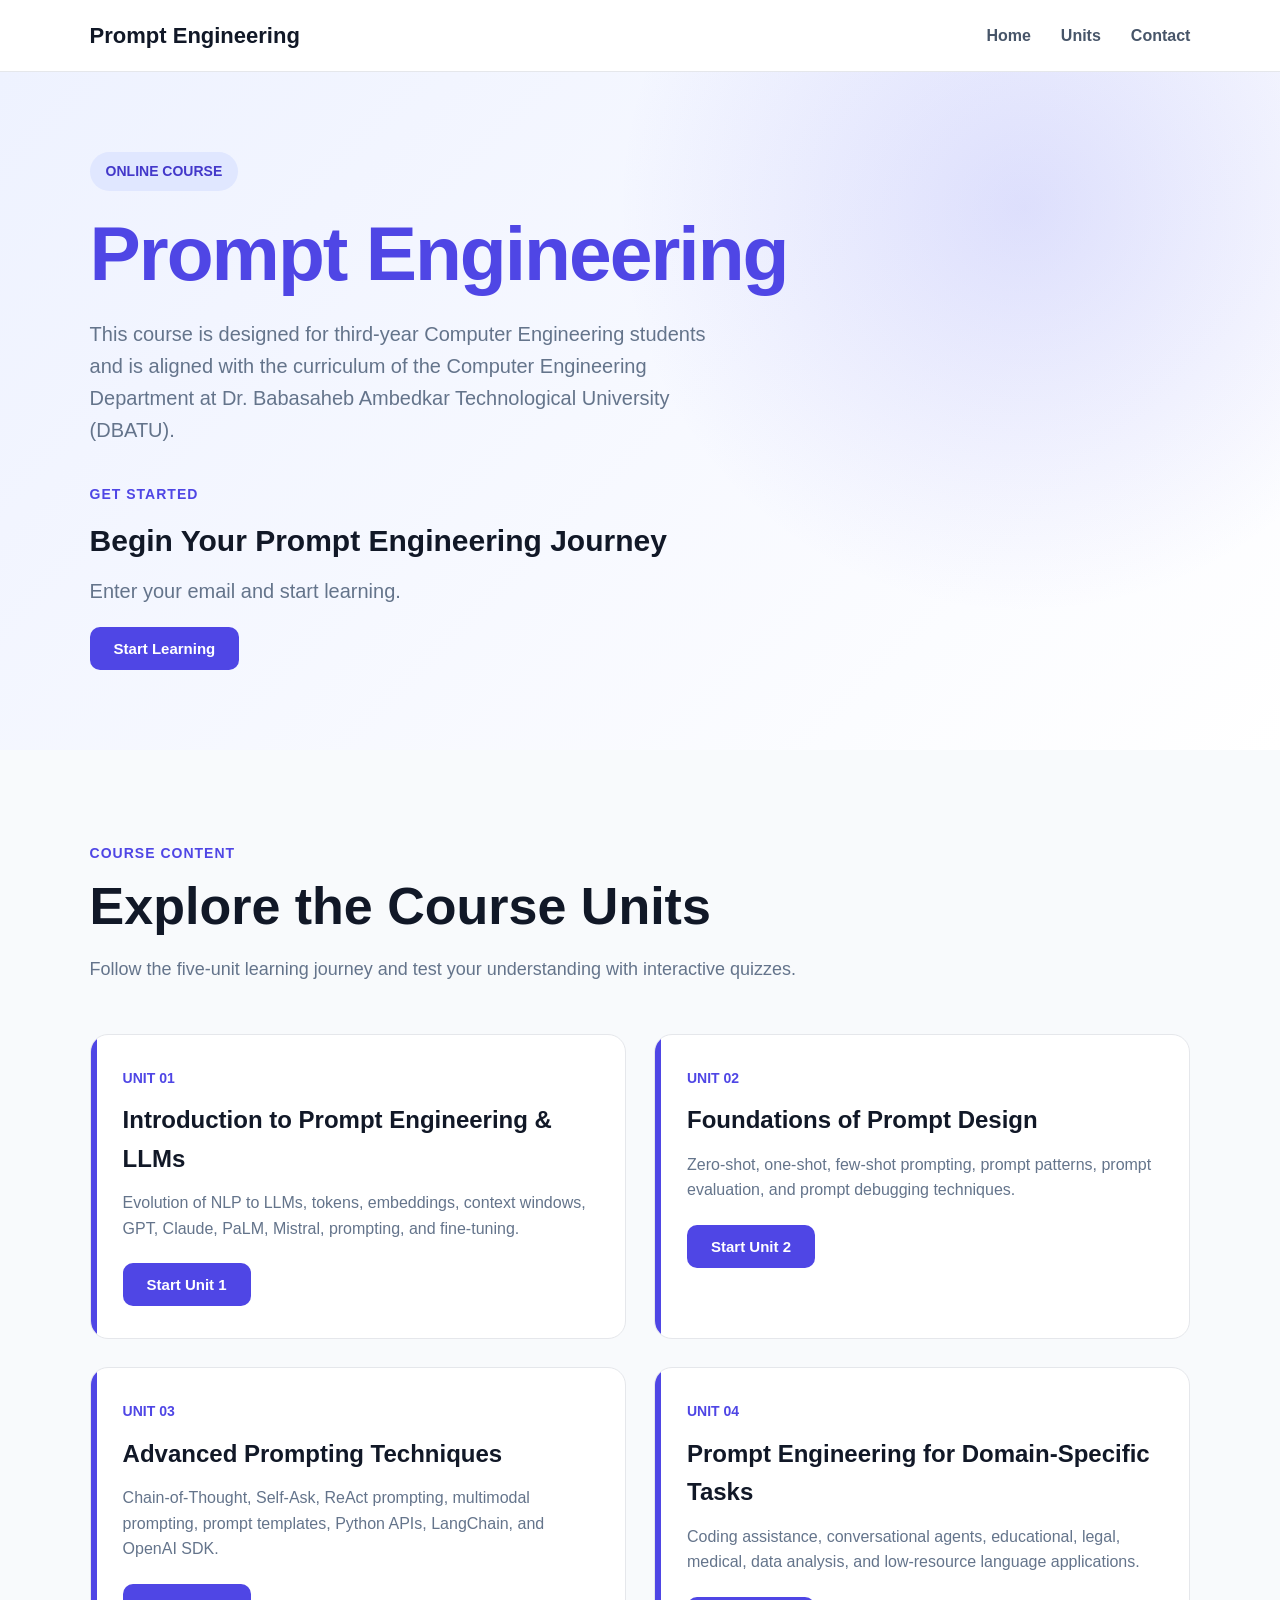
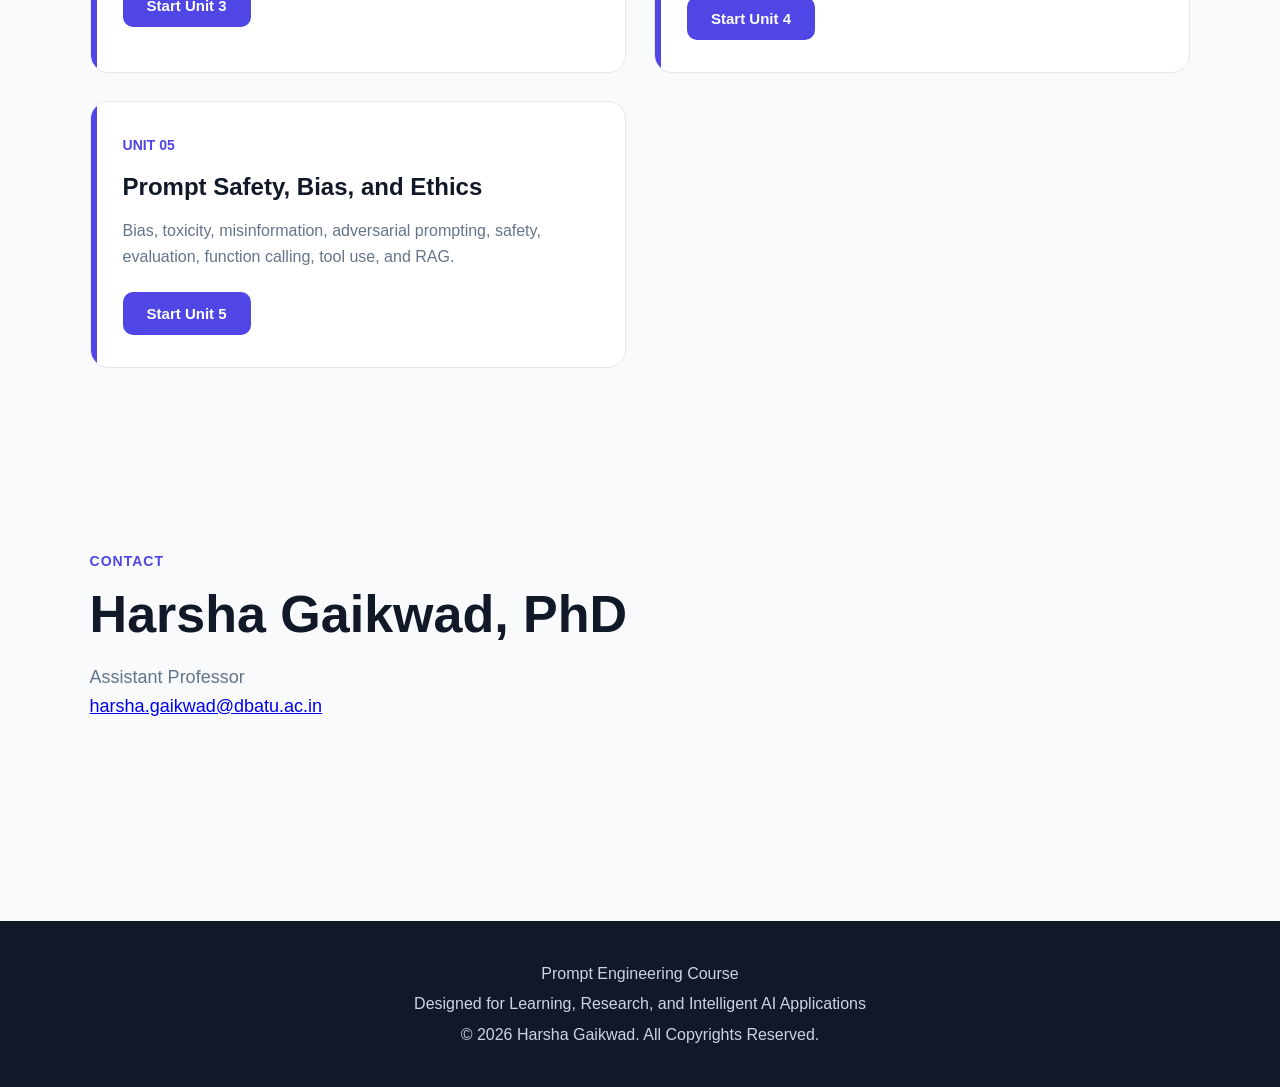
==== commit 7e798871: "Update heading in index.html Removed the phrase 'Master the Art of' from the heading." ====
--- a/index.html
+++ b/index.html
@@ -77,7 +77,6 @@
 
             <h1>
 
-                Master the Art of
 
                 <span>
 
@@ -428,12 +427,14 @@
 
                 <br>
 
+
                 <a
                     href="mailto:harsha.gaikwad@dbatu.ac.in">
 
                     harsha.gaikwad@dbatu.ac.in
 
                 </a>
+
 
             </p>
 
@@ -686,8 +687,10 @@
             function (event) {
 
                 if (
+
                     event.target ===
                     registrationModal
+
                 ) {
 
                     closeRegistration();
@@ -741,6 +744,8 @@
 
                         method: "POST",
 
+                        mode: "no-cors",
+
                         body: formData
 
                     }
@@ -749,17 +754,7 @@
 
                 .then(
 
-                    function (response) {
-
-                        return response.text();
-
-                    }
-
-                )
-
-                .then(
-
-                    function (result) {
+                    function () {
 
                         localStorage.setItem(
                             "studentEmail",
@@ -780,7 +775,7 @@
 
                             },
 
-                            500
+                            800
 
                         );
 
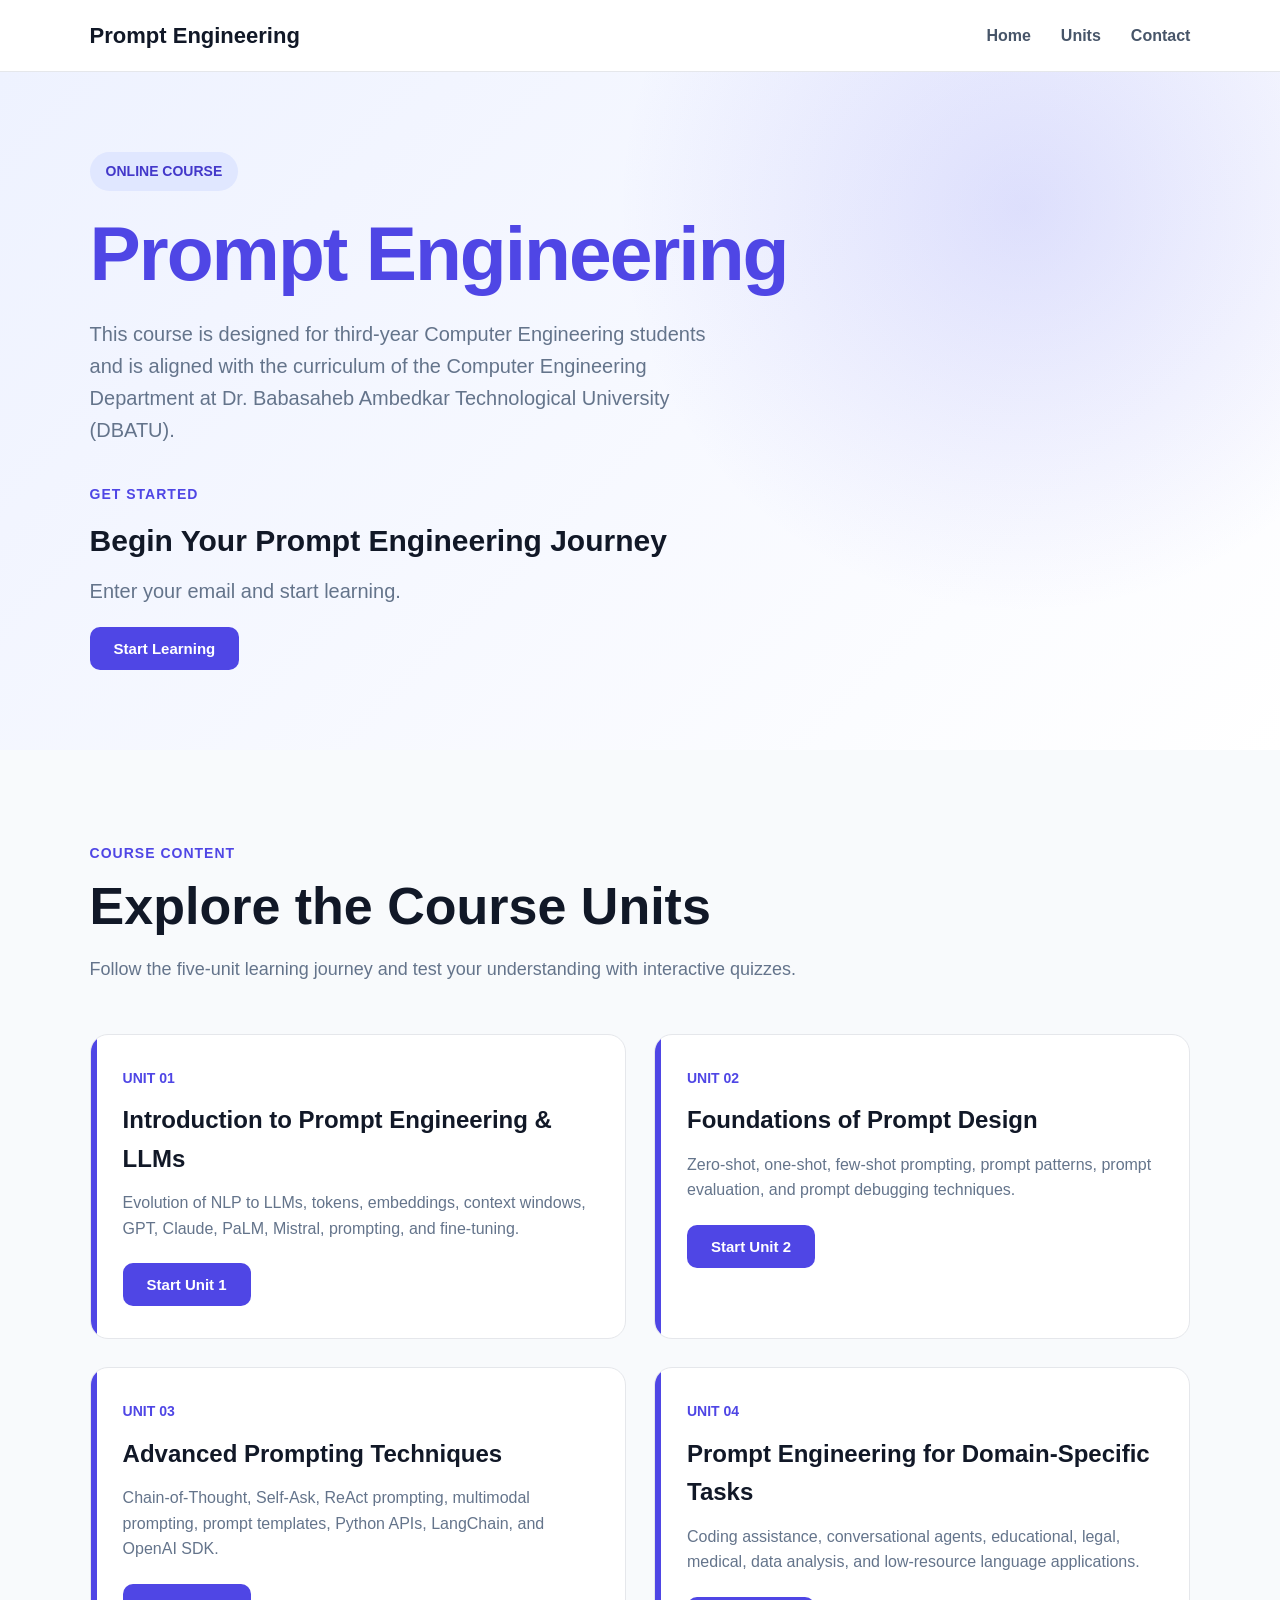
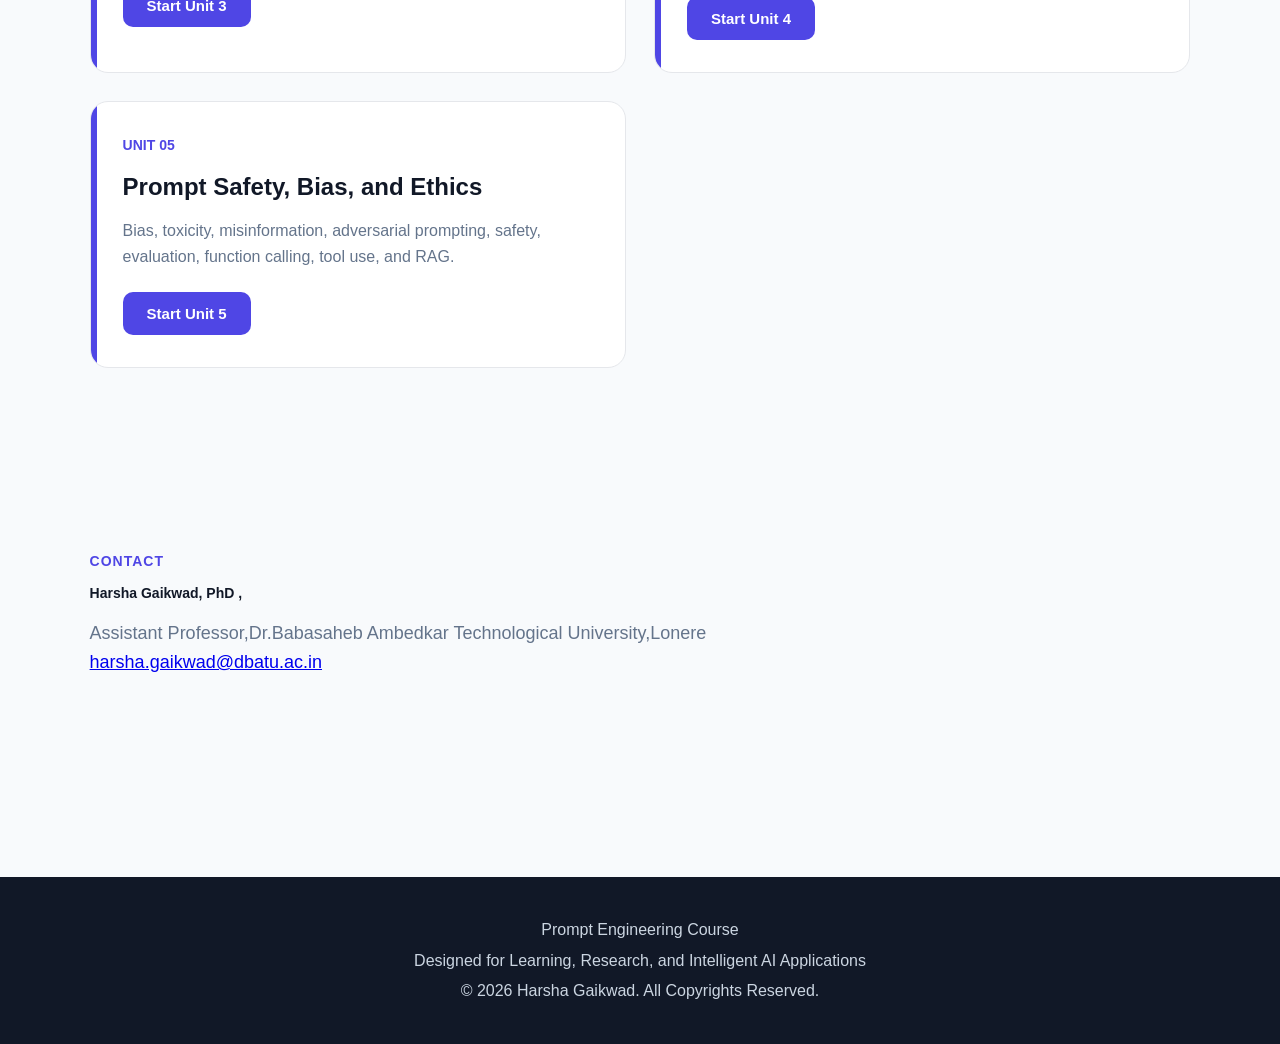
==== commit c9666dbd: "Update index.html" ====
--- a/index.html
+++ b/index.html
@@ -414,16 +414,14 @@
             </span>
 
 
-            <h2>
-
-                Harsha Gaikwad, PhD
-
-            </h2>
+          <h2 style="font-size: 14px;">
+    Harsha Gaikwad, PhD
+,</h2>
 
 
             <p>
 
-                Assistant Professor
+                Assistant Professor,Dr.Babasaheb Ambedkar Technological University,Lonere
 
                 <br>
 
